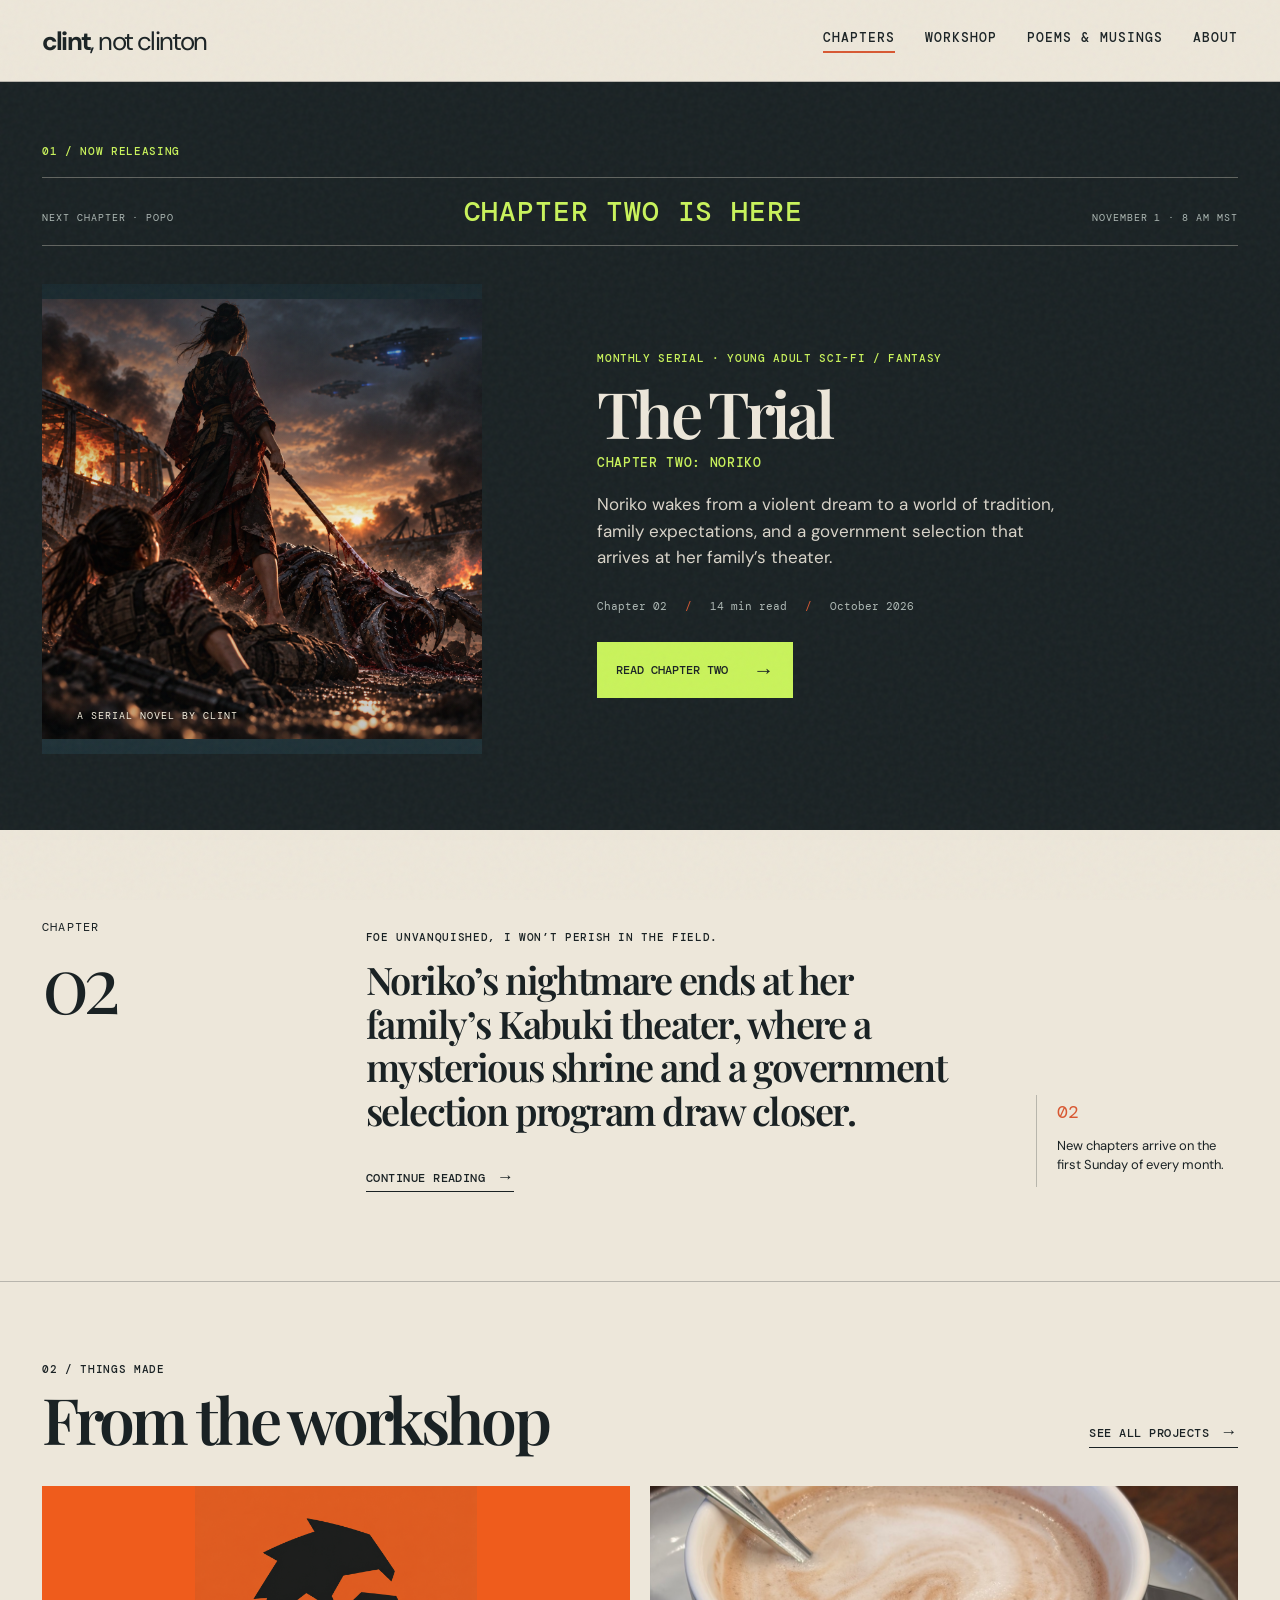
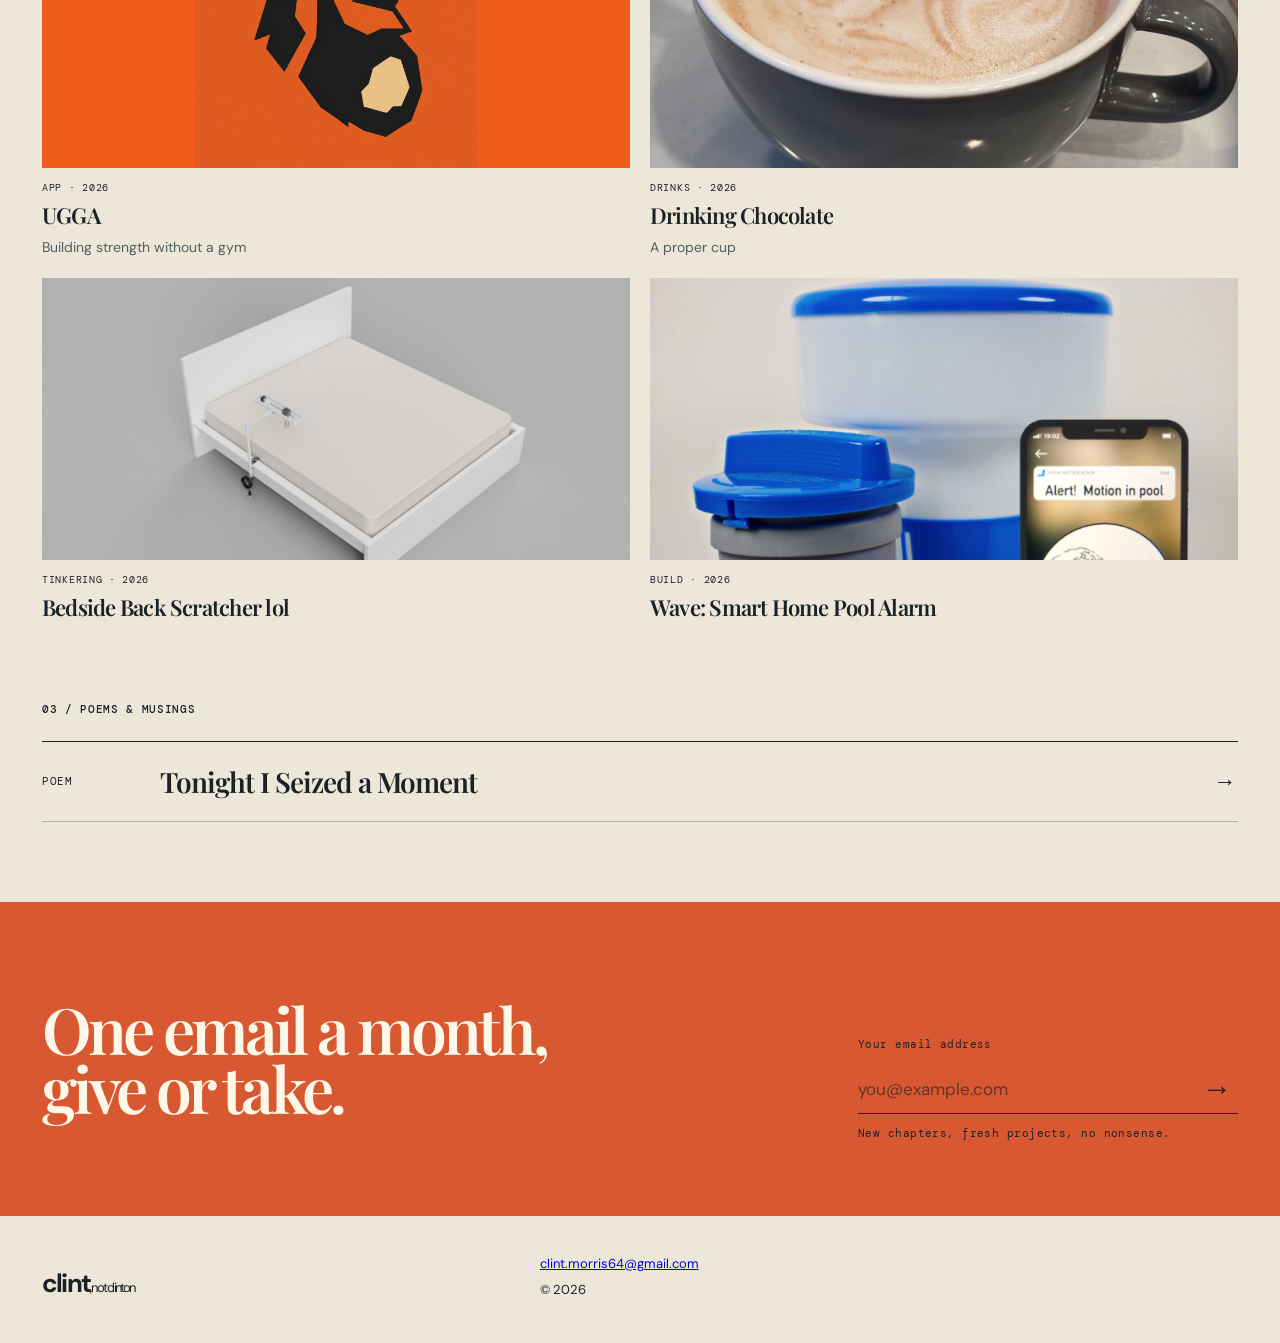
==== outputs/index.html @ 0f211cb5 "Add Noriko artwork to Chapter Two feature" ====
<!doctype html>
<html lang="en">
  <head>
    <!-- Google tag (gtag.js) -->
    <script async src="https://www.googletagmanager.com/gtag/js?id=G-DGFQCJ4CBD"></script>
    <script>
      window.dataLayer = window.dataLayer || [];
      function gtag(){dataLayer.push(arguments);}
      gtag('js', new Date());
      gtag('config', 'G-DGFQCJ4CBD');
    </script>
    <meta charset="UTF-8" />
    <meta name="viewport" content="width=device-width, initial-scale=1.0" />
    <meta name="description" content="Earth has belonged to the alien Vorarae for generations—but every year they're given one impossible chance: win the Trial, or remain beneath their rule." />
    <meta property="og:title" content="Monthly Serial Novel: The Trial" />
    <meta property="og:description" content="Earth has belonged to the alien Vorarae for generations—but every year they're given one impossible chance: win the Trial, or remain beneath their rule." />
    <meta property="og:image" content="https://www.clintnotclinton.com/images/chapter-two-noriko.png" />
    <meta property="og:image:alt" content="Noriko stands among the ruins as alien craft cross a burning sky" />
    <meta property="og:url" content="https://www.clintnotclinton.com/" />
    <meta property="og:type" content="website" />
    <meta property="og:site_name" content="Clint, not Clinton" />
    <meta name="twitter:card" content="summary_large_image" />
    <meta name="twitter:title" content="Monthly Serial Novel: The Trial" />
    <meta name="twitter:description" content="Earth has belonged to the alien Vorarae for generations—but every year they're given one impossible chance: win the Trial, or remain beneath their rule." />
    <meta name="twitter:image" content="https://www.clintnotclinton.com/images/chapter-two-noriko.png" />
    <meta name="theme-color" content="#ede7da" />
    <meta name="apple-mobile-web-app-capable" content="yes" />
    <meta name="apple-mobile-web-app-title" content="Clint, not Clinton" />
    <link rel="icon" href="images/orbital-mark.svg" type="image/svg+xml" />
    <link rel="apple-touch-icon" href="images/orbital-mark.png" />
    <link rel="manifest" href="site.webmanifest" />
    <title>Monthly Serial Novel: The Trial</title>
    <link rel="preconnect" href="https://fonts.googleapis.com" />
    <link rel="preconnect" href="https://fonts.gstatic.com" crossorigin />
    <link href="https://fonts.googleapis.com/css2?family=DM+Mono:wght@400;500&family=DM+Sans:opsz,wght@9..40,400;9..40,500;9..40,700&family=Playfair+Display:ital,wght@0,600;0,700;1,600&display=swap" rel="stylesheet" />
    <link rel="stylesheet" href="styles.css" />
    <link rel="stylesheet" href="card-overrides.css" />
  </head>
  <body>
    <div class="grain" aria-hidden="true"></div>
    <header class="site-header">
      <a class="wordmark" href="#top">clint<span>, not clinton</span></a>
      <button class="menu-toggle" aria-label="Open menu" aria-expanded="false">Menu <i></i></button>
      <nav aria-label="Main navigation">
        <a class="active" href="chapters/index.html">Chapters</a>
        <a href="#work">Workshop</a>
        <a href="#notes">Poems &amp; musings</a>
        <a href="#about">About</a>
      </nav>
    </header>

    <main id="top">
      <section class="release" id="fiction" aria-labelledby="release-title">
        <div class="section-label">01 / Now releasing</div>
        <div class="release-countdown" aria-label="Countdown to Chapter Three release">
          <span>Next chapter · Popo</span>
          <strong data-release-countdown="2026-11-01T08:00:00-07:00">Loading countdown…</strong>
          <small>November 1 · 8 AM MST</small>
        </div>
        <div class="release-grid">
          <a class="cover-art" href="chapters/noriko.html" aria-label="Read Chapter Two: Noriko">
            <img src="images/chapter-two-noriko.png" alt="Noriko stands among the ruins as alien craft cross a burning sky" />
            <small>A SERIAL NOVEL BY CLINT</small>
          </a>
          <article class="release-copy">
            <p class="kicker">Monthly serial · Young adult sci-fi / fantasy</p>
            <h2 id="release-title">The Trial</h2>
            <p class="release-chapter">Chapter Two: Noriko</p>
            <p class="lede">Noriko wakes from a violent dream to a world of tradition, family expectations, and a government selection that arrives at her family’s theater.</p>
            <div class="chapter-meta"><span>Chapter 02</span><span>14 min read</span><span>October 2026</span></div>
            <a href="chapters/noriko.html" class="button">Read Chapter Two <span>→</span></a>
          </article>
        </div>
      </section>

      <section class="chapter" id="chapter">
        <div class="chapter-number">CHAPTER <strong>02</strong></div>
        <div class="chapter-excerpt">
          <p class="kicker">Foe unvanquished, I won’t perish in the field.</p>
          <p class="opening">Noriko’s nightmare ends at her family’s Kabuki theater, where a mysterious shrine and a government selection program draw closer.</p>
          <a class="text-link" href="chapters/noriko.html">Continue reading <b>→</b></a>
        </div>
        <aside class="chapter-note"><span>02</span><p>New chapters arrive on the first Sunday of every month.</p></aside>
      </section>

      <section class="work" id="work" aria-labelledby="work-title">
        <div class="section-heading"><div><div class="section-label">02 / Things made</div><h2 id="work-title">From the workshop</h2></div><a class="text-link" href="projects/index.html">See all projects <b>→</b></a></div>
        <div class="project-grid">
          <article class="project project-four"><a class="project-link" href="projects/ugga.html" aria-label="Read about the UGGA app"><div class="project-image"><img src="images/ugga-app-symbol.png" alt="UGGA app symbol: a black gorilla face on an orange background" style="width: 100%; height: 100%; object-fit: contain; object-position: center; background: #ef5c1c;" /></div><div class="project-info"><p>APP · 2026</p><h3>UGGA</h3><p class="project-description">Building strength without a gym</p></div></a></article>
          <article class="project project-five"><a class="project-link" href="projects/drinking-chocolate.html" aria-label="Read the Drinking Chocolate recipe"><div class="project-image"><img src="images/drinking-chocolate-foam.jpg" alt="A cup of drinking chocolate topped with steamed milk foam" style="width: 100%; height: 100%; object-fit: cover; object-position: center 45%;" /></div><div class="project-info"><p>DRINKS · 2026</p><h3>Drinking Chocolate</h3><p class="project-description">A proper cup</p></div></a></article>
          <article class="project project-one"><a class="project-link" href="projects/bedside-back-scratcher.html"><div class="project-image"><img src="images/bedside-back-scratcher.png" alt="Bedside back scratcher mounted to a bed frame" style="width: 100%; height: 100%; object-fit: cover; object-position: center;" /></div><div class="project-info"><p>TINKERING · 2026</p><h3>Bedside Back Scratcher lol</h3></div></a></article>
          <article class="project project-two"><a class="project-link" href="projects/wave.html" aria-label="View Wave: Smart Home Pool Alarm"><div class="project-image"><img src="images/wave-pool-alarm.png" alt="Wave smart home pool alarm with a mobile motion alert" style="width: 100%; height: 100%; object-fit: cover; object-position: center;" /></div><div class="project-info"><p>BUILD · 2026</p><h3>Wave: Smart Home Pool Alarm</h3></div></a></article>
        </div>
      </section>

      <section class="notes" id="notes">
        <div class="section-label">03 / Poems &amp; musings</div>
        <div class="notes-list">
          <a href="poems/today-i-seized-a-moment.html"><span class="note-date">POEM</span><span>Tonight I Seized a Moment</span><b>→</b></a>
        </div>
      </section>

      <section class="subscribe" id="subscribe" aria-labelledby="subscribe-title">
        <div><h2 id="subscribe-title">One email a month,<br />give or take.</h2></div>
        <form id="subscribe-form" action="https://buttondown.com/api/emails/embed-subscribe/clintmorris64" method="post"><label for="email">Your email address</label><div class="email-row"><input id="email" name="email" type="email" required placeholder="you@example.com" /><input type="hidden" name="embed" value="1" /><button type="submit" aria-label="Subscribe">→</button></div><p class="form-note">New chapters, fresh projects, no nonsense.</p></form>
      </section>
    </main>

    <footer id="about"><a class="wordmark" href="#top">clint<span>, not clinton</span></a><div><a href="mailto:clint.morris64@gmail.com">clint.morris64@gmail.com</a><span>© 2026</span></div></footer>
    <script src="script.js?v=20261004"></script>
  </body>
</html>
---- outputs/styles.css ----
:root{--ink:#1a2224;--paper:#ede7da;--acid:#c9f35b;--rust:#d85832;--line:rgba(26,34,36,.25)}*{box-sizing:border-box}html{scroll-behavior:smooth}body{margin:0;background:var(--paper);color:var(--ink);font-family:"DM Sans",sans-serif}.grain{position:fixed;inset:0;pointer-events:none;z-index:5;opacity:.055;background-image:url("data:image/svg+xml,%3Csvg viewBox='0 0 180 180' xmlns='http://www.w3.org/2000/svg'%3E%3Cfilter id='n'%3E%3CfeTurbulence type='fractalNoise' baseFrequency='.95' numOctaves='2' stitchTiles='stitch'/%3E%3C/filter%3E%3Crect width='100%25' height='100%25' filter='url(%23n)' opacity='.7'/%3E%3C/svg%3E")}.site-header{height:82px;display:flex;align-items:center;justify-content:space-between;max-width:1280px;margin:auto;padding:0 42px;border-bottom:1px solid var(--line)}.wordmark{font:700 26px "DM Sans";letter-spacing:-1.8px;color:var(--ink);text-decoration:none}.wordmark span{font-weight:400}.site-header nav{display:flex;gap:30px}.site-header nav a{color:var(--ink);text-decoration:none;font:500 13px "DM Mono";text-transform:uppercase;letter-spacing:.08em}.site-header nav .active{border-bottom:2px solid var(--rust);padding-bottom:5px}.menu-toggle{display:none;background:none;border:0;font:500 12px "DM Mono";text-transform:uppercase;color:var(--ink)}.hero{max-width:1280px;margin:auto;padding:83px 42px 70px;position:relative;overflow:hidden}.eyebrow,.kicker,.section-label{font:500 11px "DM Mono";letter-spacing:.06em;text-transform:uppercase}.eyebrow{display:flex;align-items:center;gap:9px}.eyebrow span{display:inline-block;width:8px;height:8px;border-radius:50%;background:var(--rust)}.hero-layout{display:grid;grid-template-columns:1fr 280px;gap:50px;align-items:end}.hero h1{font:600 clamp(57px,8.6vw,124px)/.9 "Playfair Display";letter-spacing:-.065em;margin:44px 0 0}.hero h1 em,.subscribe h2 em{font-weight:600;color:var(--rust)}.hero-aside{padding-bottom:11px}.hero-aside p{font-size:16px;line-height:1.5;margin:0 0 25px}.text-link{color:var(--ink);font:500 12px "DM Mono";text-transform:uppercase;letter-spacing:.04em;text-decoration:none;border-bottom:1px solid var(--ink);padding-bottom:5px}.text-link b{font-size:17px;margin-left:4px}.orbital-mark{position:absolute;right:-44px;top:59px;width:192px;height:192px;border:1px solid var(--ink);border-radius:50%;font:11px "DM Mono";padding:68px 0 0 48px}.orbital-ring{position:absolute;width:130px;height:50px;border:1px solid var(--ink);border-radius:50%;left:28px;top:71px;transform:rotate(-28deg)}.orbital-dot{position:absolute;background:var(--rust);width:12px;height:12px;border-radius:50%;top:34px;left:62px}.release{background:var(--ink);color:var(--paper);padding:62px max(42px,calc((100vw - 1196px)/2)) 76px}.release .section-label{color:var(--acid);margin-bottom:38px}.release-grid{display:grid;grid-template-columns:minmax(270px,440px) 1fr;gap:clamp(45px,9vw,150px);align-items:center}.cover-art{height:470px;background:#243a41;position:relative;overflow:hidden;padding:35px;color:#f6f0df;font:600 35px/.9 "Playfair Display";letter-spacing:-.06em}.cover-art p{position:relative;z-index:2;margin:0}.cover-art p span{margin-left:38px}.cover-art small{position:absolute;bottom:32px;letter-spacing:.1em;font:10px "DM Mono";z-index:2}.sun{position:absolute;background:var(--acid);border-radius:50%;width:234px;height:234px;right:-40px;top:-70px;box-shadow:0 0 0 23px rgba(201,243,91,.12)}.planet{position:absolute;border-radius:50%;width:260px;height:260px;background:#d9663f;bottom:-117px;left:-65px}.ship{position:absolute;width:155px;height:2px;top:226px;left:159px;background:#f9eccd;transform:rotate(-25deg);box-shadow:0 0 14px #fff}.ship:after{content:"";position:absolute;right:0;top:-4px;border-left:19px solid #f9eccd;border-top:5px solid transparent;border-bottom:5px solid transparent}.cover-grid{position:absolute;inset:0;background:linear-gradient(90deg,transparent 49.8%,rgba(246,240,223,.24) 50%,transparent 50.2%),linear-gradient(0deg,transparent 49.8%,rgba(246,240,223,.24) 50%,transparent 50.2%);background-size:100% 82px,82px 100%;opacity:.35}.release-copy .kicker{color:var(--acid)}.release h2,.work h2,.subscribe h2{font:600 clamp(42px,5vw,74px)/.93 "Playfair Display";letter-spacing:-.06em;margin:18px 0 22px}.lede{max-width:480px;font-size:17px;line-height:1.55;color:#d9d4c9}.chapter-meta{display:flex;gap:18px;margin:29px 0;font:11px "DM Mono";color:#aeb9b5}.chapter-meta span+span:before{content:"/";margin-right:18px;color:var(--rust)}.button{display:inline-flex;align-items:center;gap:25px;padding:14px 19px;background:var(--acid);color:var(--ink);font:500 12px "DM Mono";text-transform:uppercase;text-decoration:none}.button span{font-size:21px}.chapter{max-width:1280px;margin:auto;padding:89px 42px 94px;border-bottom:1px solid var(--line);display:grid;grid-template-columns:1fr 2.2fr .7fr;gap:35px}.chapter-number{font:12px "DM Mono";letter-spacing:.1em}.chapter-number strong{font:400 79px/.8 "Playfair Display";letter-spacing:-.07em;display:block;margin-top:15px}.chapter-excerpt{max-width:600px}.chapter-excerpt .opening{font:600 clamp(25px,3vw,38px)/1.15 "Playfair Display";letter-spacing:-.04em;margin:14px 0 32px}.chapter-note{border-left:1px solid var(--line);padding:5px 0 0 20px;align-self:end}.chapter-note span{color:var(--rust);font:18px "DM Mono"}.chapter-note p{font-size:13px;line-height:1.4}.work{max-width:1280px;margin:auto;padding:80px 42px}.section-heading{display:flex;justify-content:space-between;align-items:end;margin-bottom:38px}.section-heading h2{margin:13px 0 0}.project-grid{display:grid;grid-template-columns:1.1fr 1fr 1fr;gap:20px}.project-image{height:282px;position:relative;overflow:hidden}.project-info p{font:10px "DM Mono";letter-spacing:.07em;margin:13px 0 6px}.project-info h3{font:600 22px "Playfair Display";letter-spacing:-.035em;margin:0}.project-one .project-image{background:#b2c4bc}.wire-sculpture{position:absolute;width:150px;height:235px;border:2px solid #202c32;border-radius:47% 53% 39% 61%;left:50%;top:34px;transform:translateX(-50%) rotate(18deg);box-shadow:37px -19px 0 -1px #b2c4bc,37px -19px 0 1px #202c32,19px 44px 0 -1px #b2c4bc,19px 44px 0 1px #202c32}.project-two .project-image{background:#d64f2d}.wood-block{width:150px;height:195px;position:absolute;left:35%;top:61px;background:#c79b6a;transform:rotate(-13deg);box-shadow:14px 17px 0 #9e6845}.wood-sun{position:absolute;width:73px;height:73px;border:5px solid var(--acid);border-radius:50%;top:45px;right:31px}.project-three .project-image{background:var(--acid);padding:27px}.project-three .project-image span{position:relative;font:600 44px/.75 "DM Mono";letter-spacing:-.1em}.zine-lines{position:absolute;left:0;right:0;bottom:32px;height:42px;background:repeating-linear-gradient(0deg,transparent 0 5px,var(--ink) 6px 8px,transparent 9px 13px);opacity:.85}.notes{max-width:1280px;margin:auto;padding:0 42px 80px}.notes .section-label{margin-bottom:25px}.notes-list{border-top:1px solid var(--ink)}.notes-list a{display:grid;grid-template-columns:100px 1fr 25px;gap:18px;align-items:center;border-bottom:1px solid var(--line);padding:21px 0;color:var(--ink);text-decoration:none;font:600 clamp(19px,2.3vw,28px) "Playfair Display";letter-spacing:-.035em}.note-date{font:11px "DM Mono";letter-spacing:.05em}.notes-list b{font:500 23px "DM Mono"}.subscribe{background:var(--rust);padding:76px max(42px,calc((100vw - 1196px)/2));display:grid;grid-template-columns:1fr 380px;gap:70px;align-items:end}.subscribe h2{color:#fff7e7;margin-top:21px}.subscribe label,.form-note{display:block;font:11px "DM Mono";letter-spacing:.04em}.email-row{display:flex;border-bottom:1px solid var(--ink);margin:14px 0 12px}.email-row input{flex:1;min-width:0;padding:13px 0;background:transparent;border:0;outline:0;font:17px "DM Sans";color:var(--ink)}.email-row input::placeholder{color:rgba(26,34,36,.64)}.email-row button{border:0;background:transparent;font-size:30px;cursor:pointer;color:var(--ink)}.form-note{margin:0}footer{max-width:1280px;margin:auto;padding:38px 42px 43px;display:grid;grid-template-columns:1.4fr 1fr 1fr;gap:30px;align-items:end}footer p,footer a,footer span{font-size:13px;line-height:1.5;margin:0}footer div{display:flex;flex-direction:column;gap:7px;align-items:start}.toast{position:fixed;right:23px;bottom:23px;background:var(--ink);color:var(--paper);padding:16px 20px;font:12px "DM Mono";transform:translateY(100px);opacity:0;transition:.3s;z-index:8}.toast.show{transform:translateY(0);opacity:1}@media(max-width:700px){.site-header{height:68px;padding:0 20px}.wordmark{font-size:22px}.site-header nav{display:none}.menu-toggle{display:block}.menu-toggle i{display:inline-block;width:13px;border-top:1px solid;margin-left:7px;vertical-align:middle}.site-header nav.open{display:flex;position:absolute;top:68px;left:0;right:0;z-index:6;background:var(--paper);padding:20px;flex-direction:column;gap:19px;border-bottom:1px solid var(--line)}.hero{padding:56px 20px 60px}.hero-layout{display:block}.hero h1{font-size:57px;margin-top:34px}.hero-aside{max-width:300px;margin-top:36px}.orbital-mark{width:120px;height:120px;right:-32px;top:45px;padding:42px 0 0 28px;font-size:8px}.orbital-ring{width:84px;height:30px;left:17px;top:44px}.orbital-dot{top:20px;left:40px;width:8px;height:8px}.release{padding:46px 20px 54px}.release-grid{grid-template-columns:1fr;gap:37px}.cover-art{height:380px}.release h2{font-size:54px}.chapter{padding:58px 20px;display:block}.chapter-number strong{font-size:60px}.chapter-excerpt{margin-top:42px}.chapter-note{margin-top:45px}.work{padding:57px 20px}.section-heading{display:block}.section-heading .text-link{display:inline-block;margin-top:20px}.project-grid{grid-template-columns:1fr;gap:34px}.project-image{height:270px}.notes{padding:0 20px 60px}.notes-list a{grid-template-columns:66px 1fr 18px;font-size:20px}.subscribe{padding:56px 20px;display:block}.subscribe form{margin-top:43px}footer{padding:30px 20px;display:flex;flex-direction:column;align-items:flex-start;gap:22px}}
---- outputs/card-overrides.css ----
.project-three .project-image {
  background: transparent;
  padding: 0;
}

.project-three .project-image img {
  display: block;
  position: absolute;
  inset: 0;
  width: 100% !important;
  height: 100% !important;
  object-fit: cover;
  object-position: center;
}

.cover-art {
  display: block;
  isolation: isolate;
  padding: 0;
  background: #243a41;
  text-decoration: none;
}

.cover-art > img {
  position: absolute;
  inset: 0;
  z-index: 0;
  width: 100%;
  height: 100%;
  object-fit: contain;
  object-position: center;
  transition: transform 500ms ease;
}

.cover-art::after {
  content: "";
  position: absolute;
  inset: 0;
  z-index: 1;
  background: linear-gradient(180deg, rgba(15, 23, 27, 0.5), transparent 56%, rgba(15, 23, 27, 0.28));
}

.cover-art p {
  margin: 35px;
}

.cover-art small {
  left: 35px;
}

.cover-art:hover > img,
.cover-art:focus-visible > img {
  transform: scale(1.03);
}

.project-info .project-description {
  margin: 8px 0 0;
  color: #52605c;
  font: 400 14px/1.4 "DM Sans";
  letter-spacing: 0;
}

.project-link {
  display: block;
  color: inherit;
  text-decoration: none;
}

.project-link .project-image img {
  transition: transform 350ms ease;
}

.project-link:hover .project-image img,
.project-link:focus-visible .project-image img {
  transform: scale(1.03);
}

.project-link:focus-visible {
  outline: 2px solid var(--rust);
  outline-offset: 5px;
}

.release-chapter {
  margin: -10px 0 20px;
  color: var(--acid);
  font: 500 13px "DM Mono", monospace;
  letter-spacing: .05em;
  text-transform: uppercase;
}

.release-countdown {
  display: grid;
  grid-template-columns: auto 1fr auto;
  align-items: baseline;
  gap: 20px;
  margin: -19px 0 38px;
  padding: 15px 0;
  border-top: 1px solid rgba(246, 240, 223, .32);
  border-bottom: 1px solid rgba(246, 240, 223, .32);
  color: var(--paper);
  font-family: "DM Mono", monospace;
  letter-spacing: .06em;
  text-transform: uppercase;
}

.release-countdown > span,
.release-countdown small {
  color: #aeb9b5;
  font-size: 10px;
}

.release-countdown strong {
  color: var(--acid);
  font-size: clamp(18px, 2.3vw, 28px);
  font-weight: 500;
  letter-spacing: .03em;
  text-align: center;
}

.orbital-mark {
  padding: 0;
}

.orbital-mark > span {
  position: absolute;
  top: 33px;
  left: 43px;
  line-height: 1.25;
}

.orbital-dot {
  top: 56px;
  left: 105px;
}

@media (min-width: 821px) {
  .project-grid {
    grid-template-columns: repeat(2, minmax(0, 1fr));
  }
}

@media (max-width: 700px) {
  .release-countdown {
    grid-template-columns: 1fr;
    gap: 7px;
    margin: -13px 0 31px;
  }

  .release-countdown strong {
    text-align: left;
  }

  .orbital-mark > span {
    top: 19px;
    left: 25px;
  }

  .orbital-dot {
    top: 36px;
    left: 67px;
  }
}
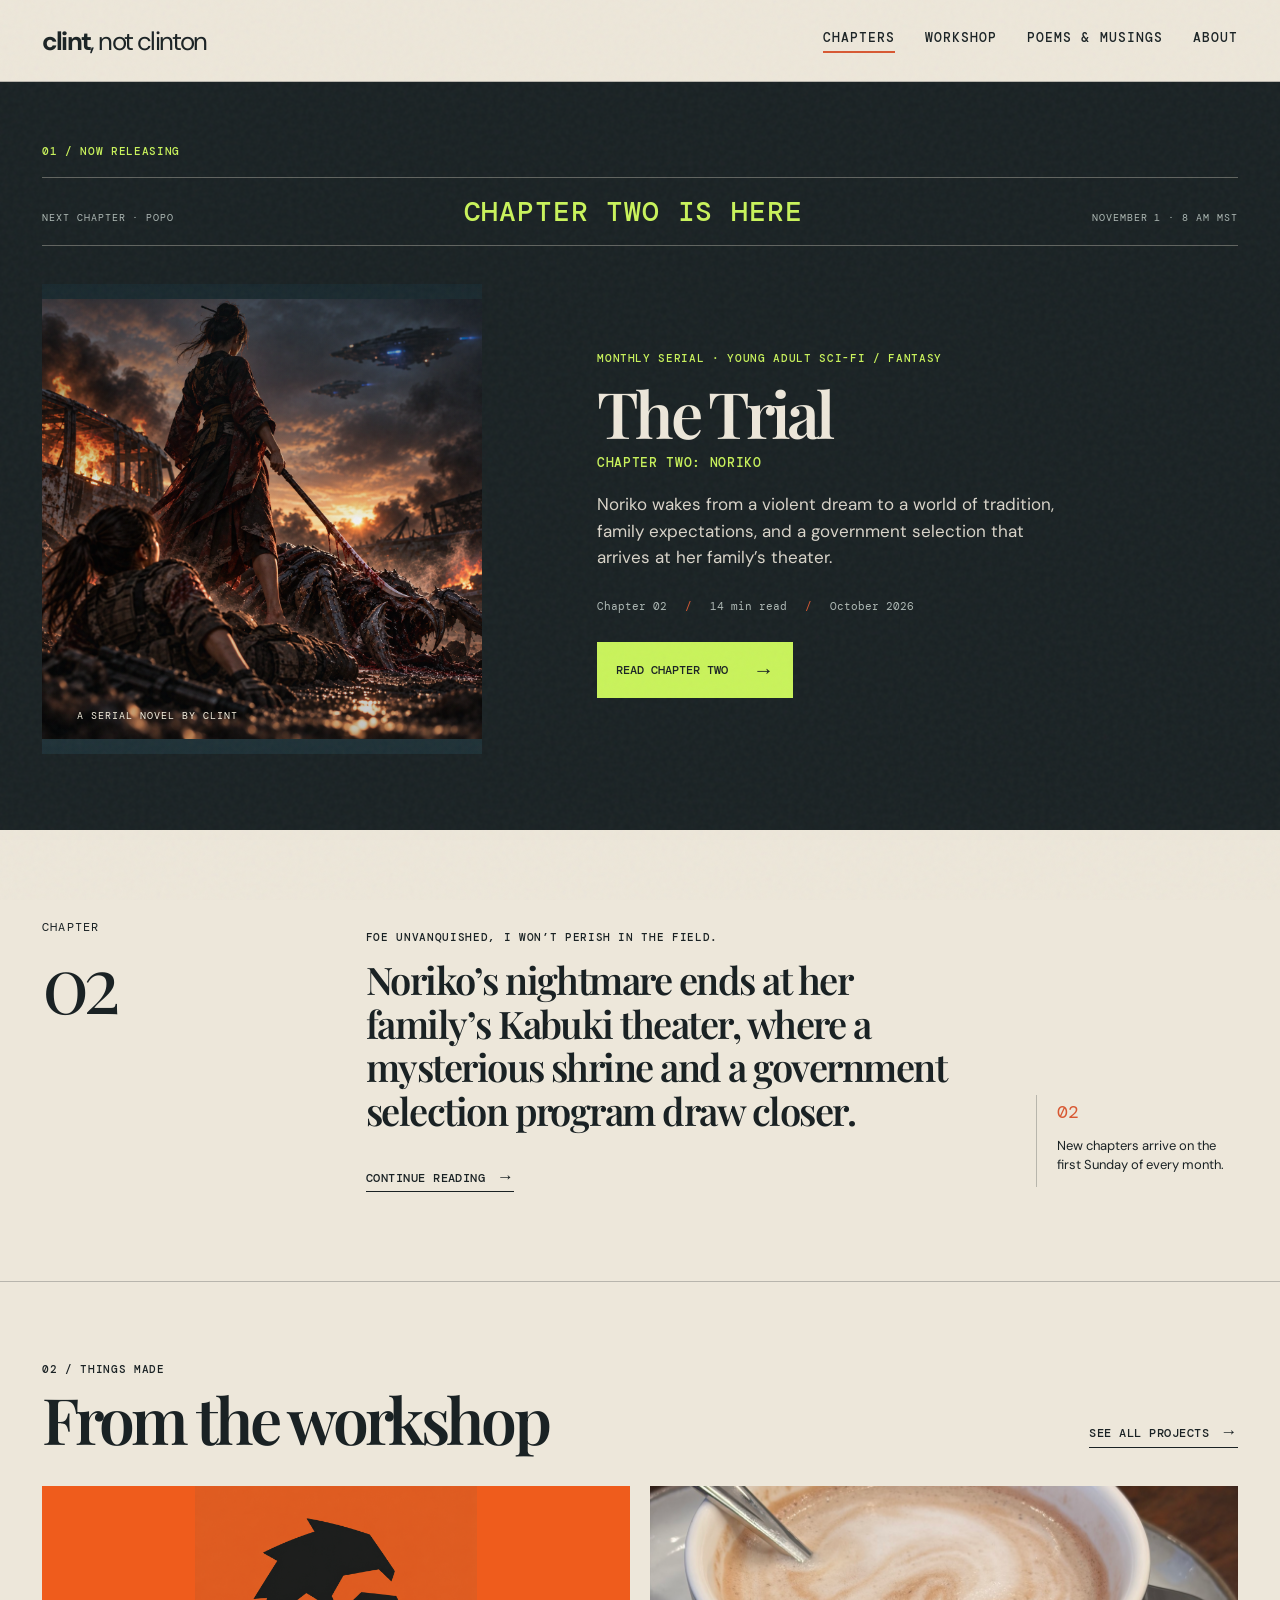
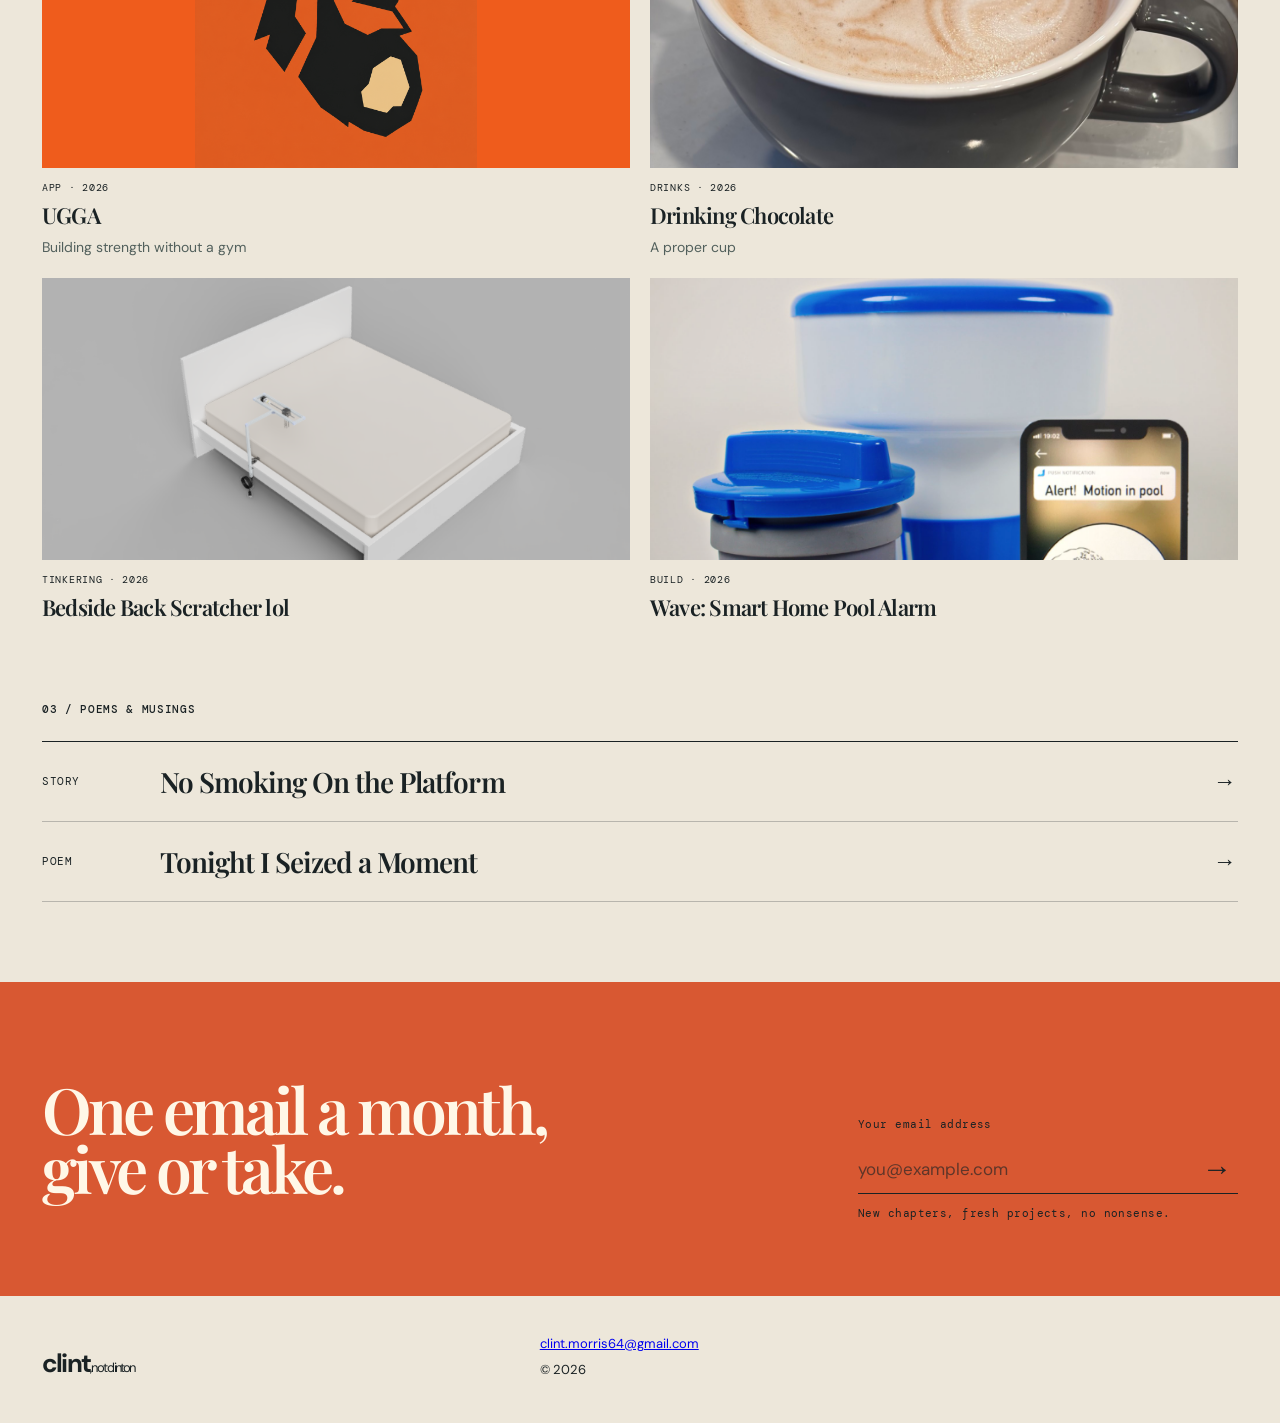
==== commit 3928f22e: "Add No Smoking On the Platform story" ====
--- a/outputs/index.html
+++ b/outputs/index.html
@@ -96,6 +96,7 @@
       <section class="notes" id="notes">
         <div class="section-label">03 / Poems &amp; musings</div>
         <div class="notes-list">
+          <a href="poems/no-smoking-on-the-platform.html"><span class="note-date">STORY</span><span>No Smoking On the Platform</span><b>→</b></a>
           <a href="poems/today-i-seized-a-moment.html"><span class="note-date">POEM</span><span>Tonight I Seized a Moment</span><b>→</b></a>
         </div>
       </section>
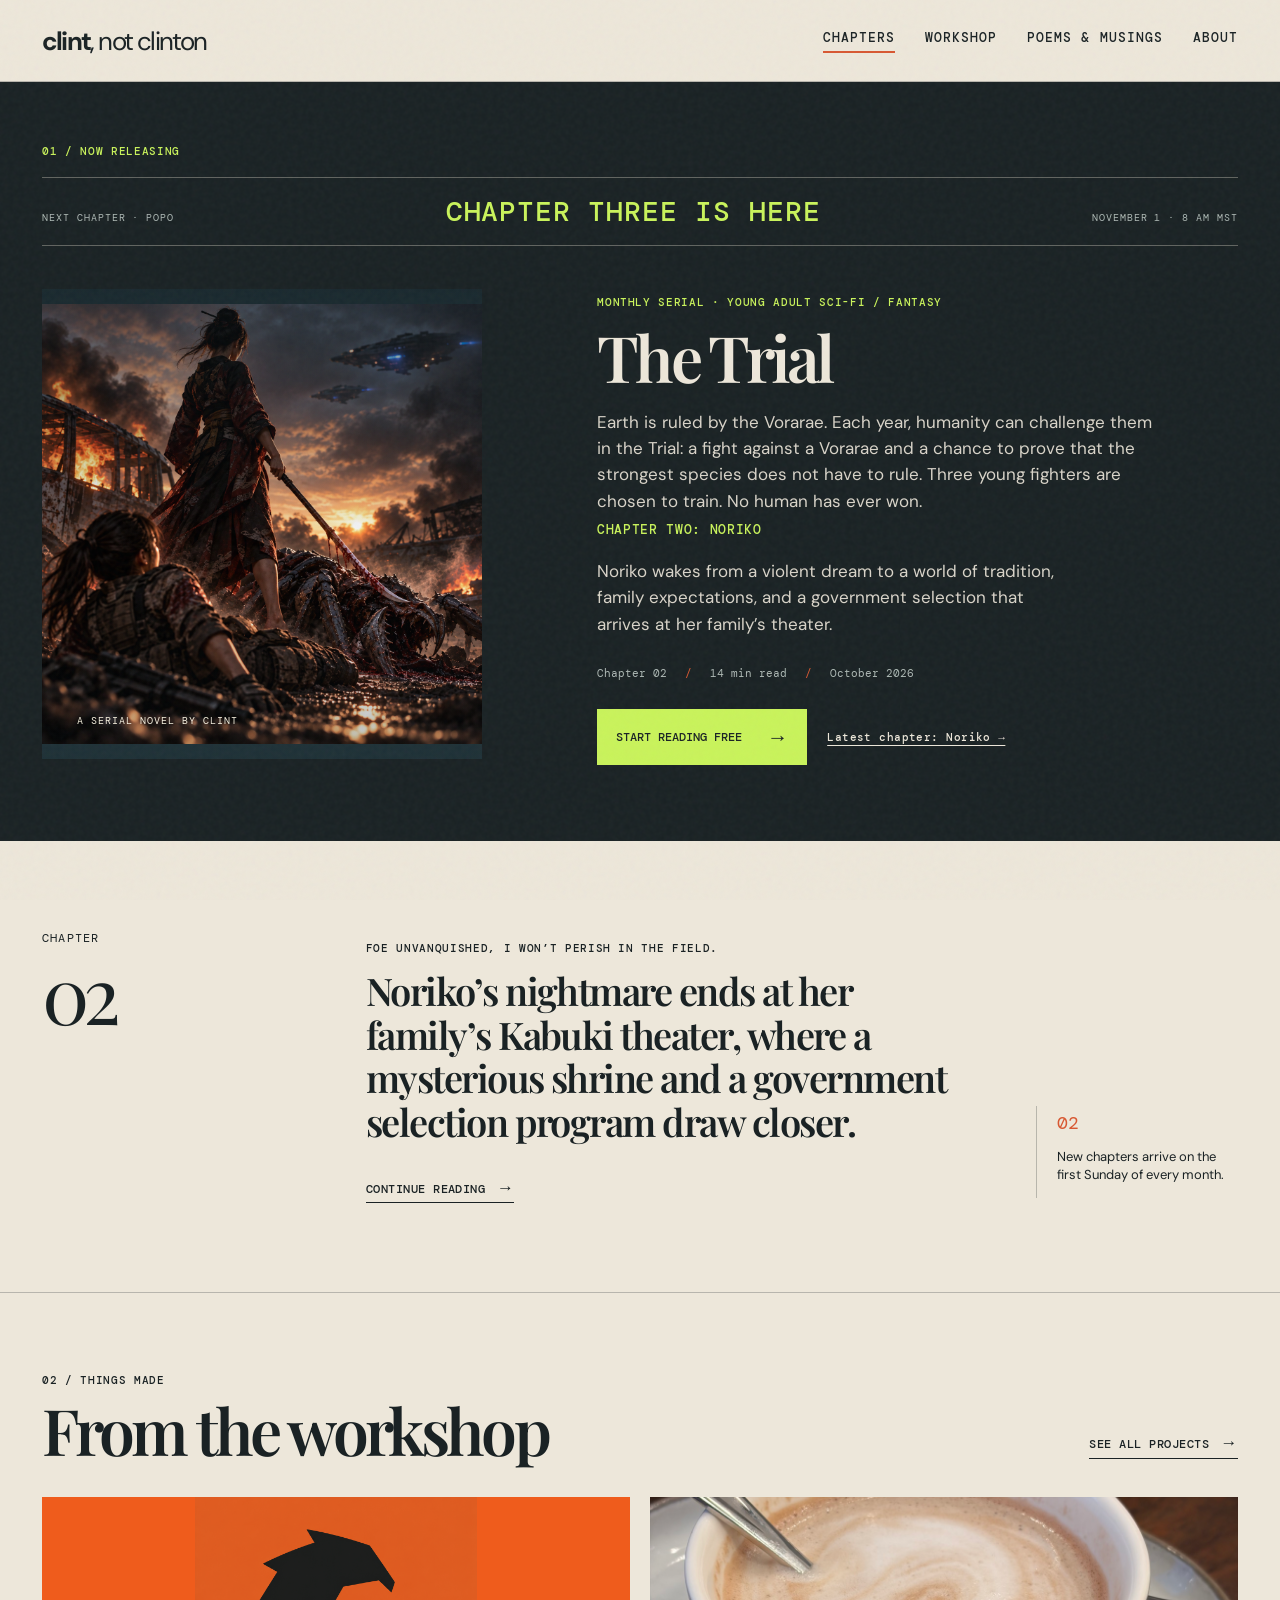
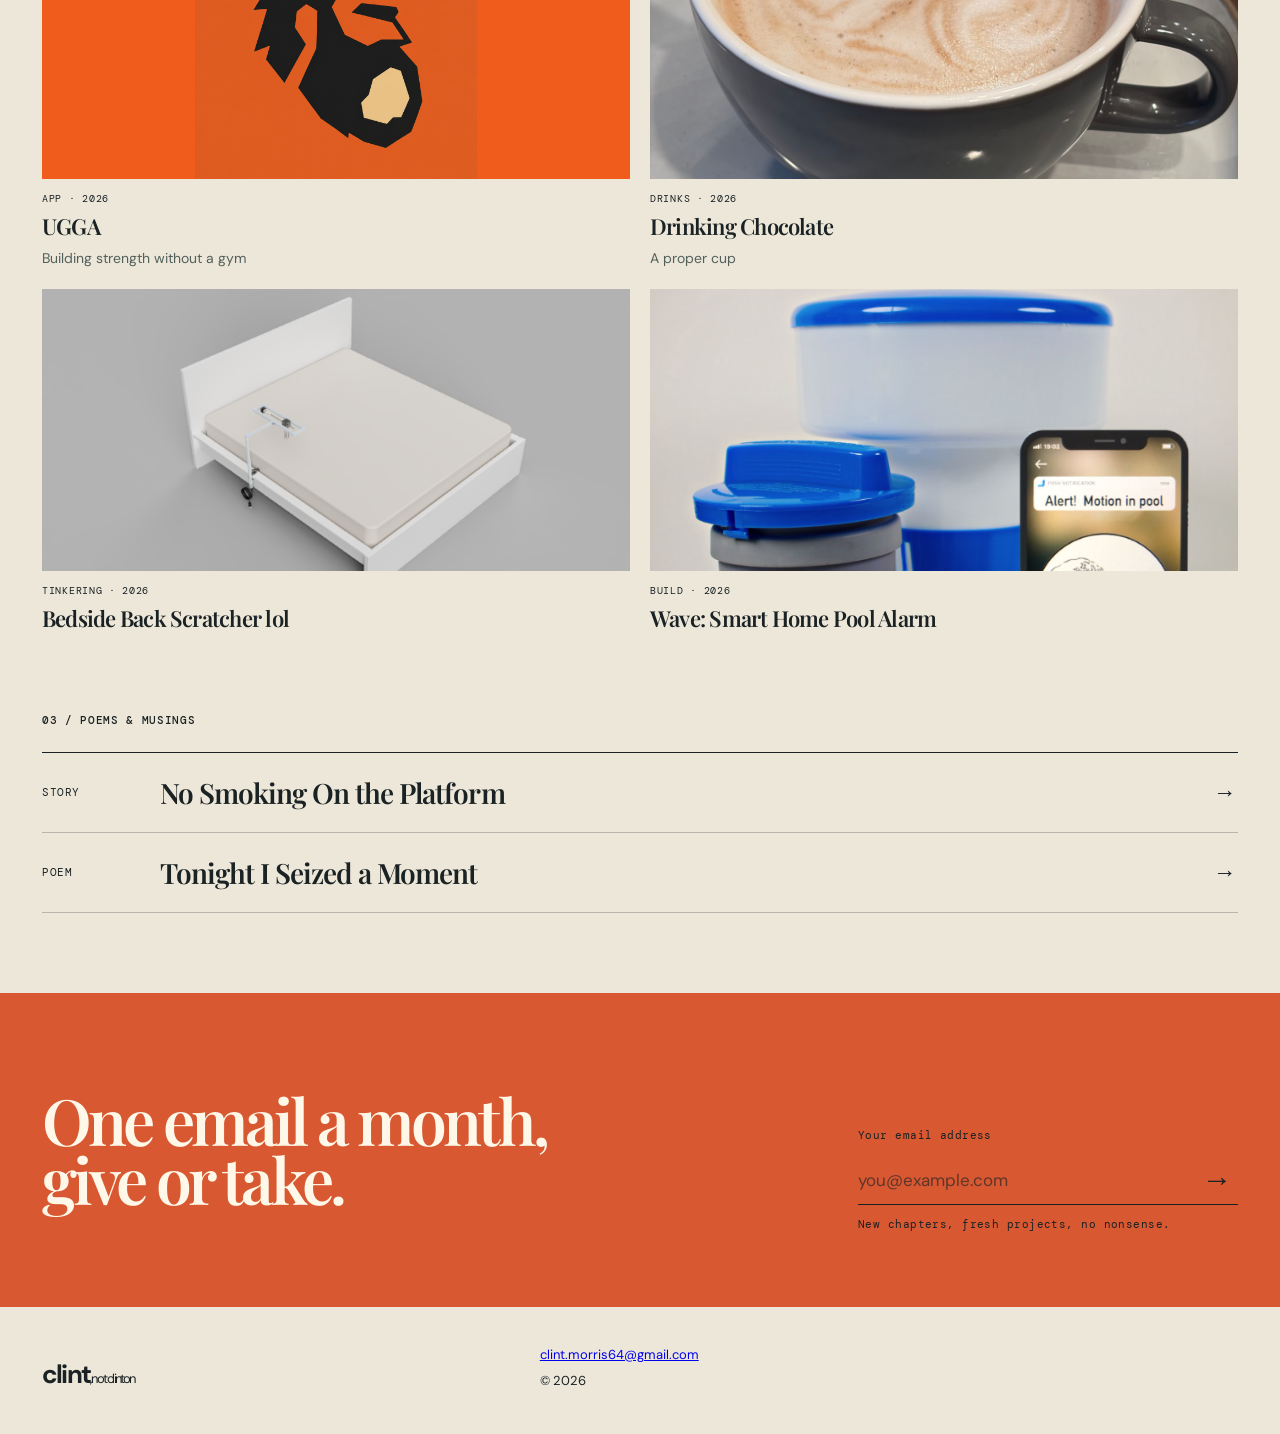
==== commit 47007378: "Improve Trial chapter discovery and navigation" ====
--- a/outputs/index.html
+++ b/outputs/index.html
@@ -34,9 +34,9 @@
     <link rel="preconnect" href="https://fonts.gstatic.com" crossorigin />
     <link href="https://fonts.googleapis.com/css2?family=DM+Mono:wght@400;500&family=DM+Sans:opsz,wght@9..40,400;9..40,500;9..40,700&family=Playfair+Display:ital,wght@0,600;0,700;1,600&display=swap" rel="stylesheet" />
     <link rel="stylesheet" href="styles.css" />
-    <link rel="stylesheet" href="card-overrides.css" />
+    <link rel="stylesheet" href="card-overrides.css?v=20261022" />
   </head>
-  <body>
+  <body data-analytics-page="novel-landing">
     <div class="grain" aria-hidden="true"></div>
     <header class="site-header">
       <a class="wordmark" href="#top">clint<span>, not clinton</span></a>
@@ -65,10 +65,12 @@
           <article class="release-copy">
             <p class="kicker">Monthly serial · Young adult sci-fi / fantasy</p>
             <h2 id="release-title">The Trial</h2>
+            <p class="lede series-premise">Earth is ruled by the Vorarae. Each year, humanity can challenge them in the Trial: a fight against a Vorarae and a chance to prove that the strongest species does not have to rule. Three young fighters are chosen to train. No human has ever won.</p>
             <p class="release-chapter">Chapter Two: Noriko</p>
             <p class="lede">Noriko wakes from a violent dream to a world of tradition, family expectations, and a government selection that arrives at her family’s theater.</p>
             <div class="chapter-meta"><span>Chapter 02</span><span>14 min read</span><span>October 2026</span></div>
-            <a href="chapters/noriko.html" class="button">Read Chapter Two <span>→</span></a>
+            <a href="chapters/cyrus.html" class="button" data-analytics-event="start_reading_click">Start Reading Free <span>→</span></a>
+            <a href="chapters/noriko.html" class="latest-chapter-link">Latest chapter: Noriko →</a>
           </article>
         </div>
       </section>
@@ -108,6 +110,6 @@
     </main>
 
     <footer id="about"><a class="wordmark" href="#top">clint<span>, not clinton</span></a><div><a href="mailto:clint.morris64@gmail.com">clint.morris64@gmail.com</a><span>© 2026</span></div></footer>
-    <script src="script.js?v=20261004"></script>
+    <script src="script.js?v=20261022"></script>
   </body>
 </html>
--- a/outputs/card-overrides.css
+++ b/outputs/card-overrides.css
@@ -160,3 +160,6 @@
     left: 67px;
   }
 }
+.series-premise { max-width: 560px; }
+.latest-chapter-link { display: inline-block; margin: 18px 0 0 16px; color: var(--paper); font: 500 11px "DM Mono", monospace; letter-spacing: .04em; text-decoration: underline; text-underline-offset: 4px; }
+@media (max-width: 700px) { .latest-chapter-link { margin: 18px 0 0; } }
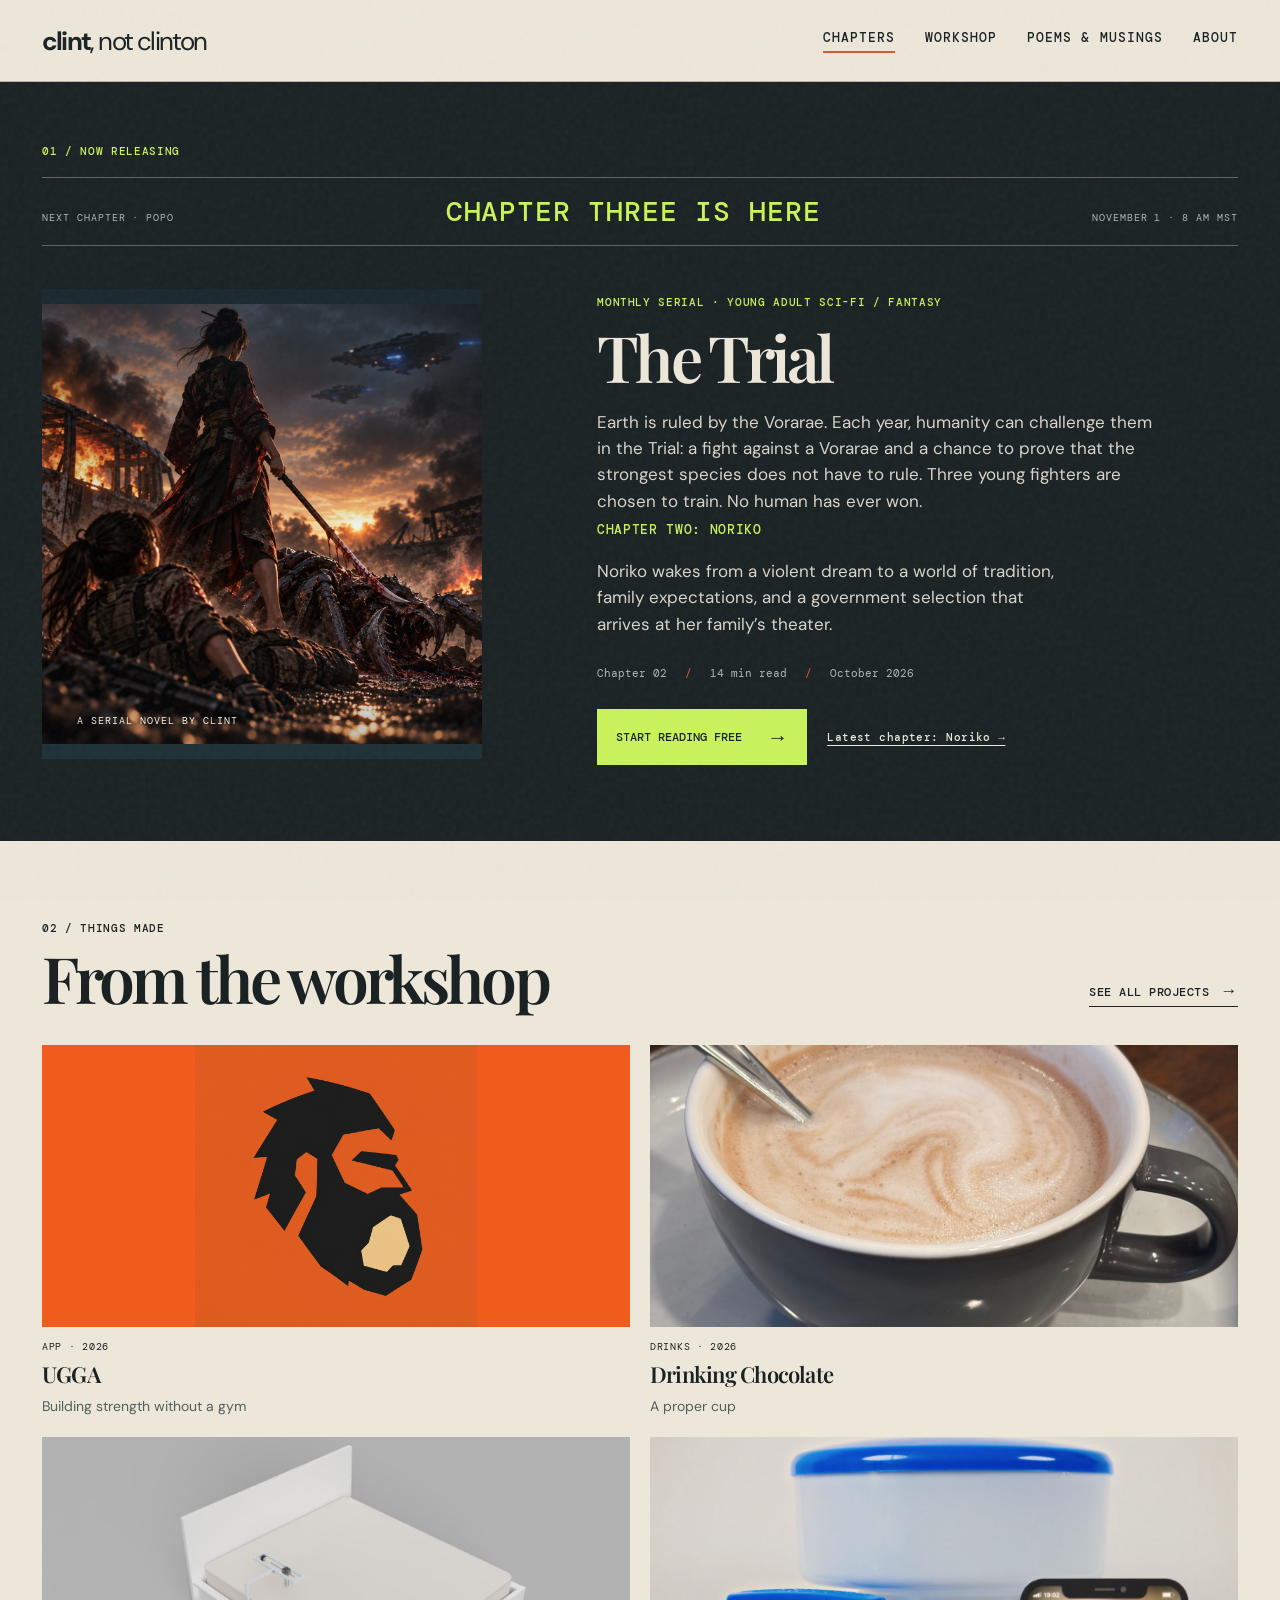
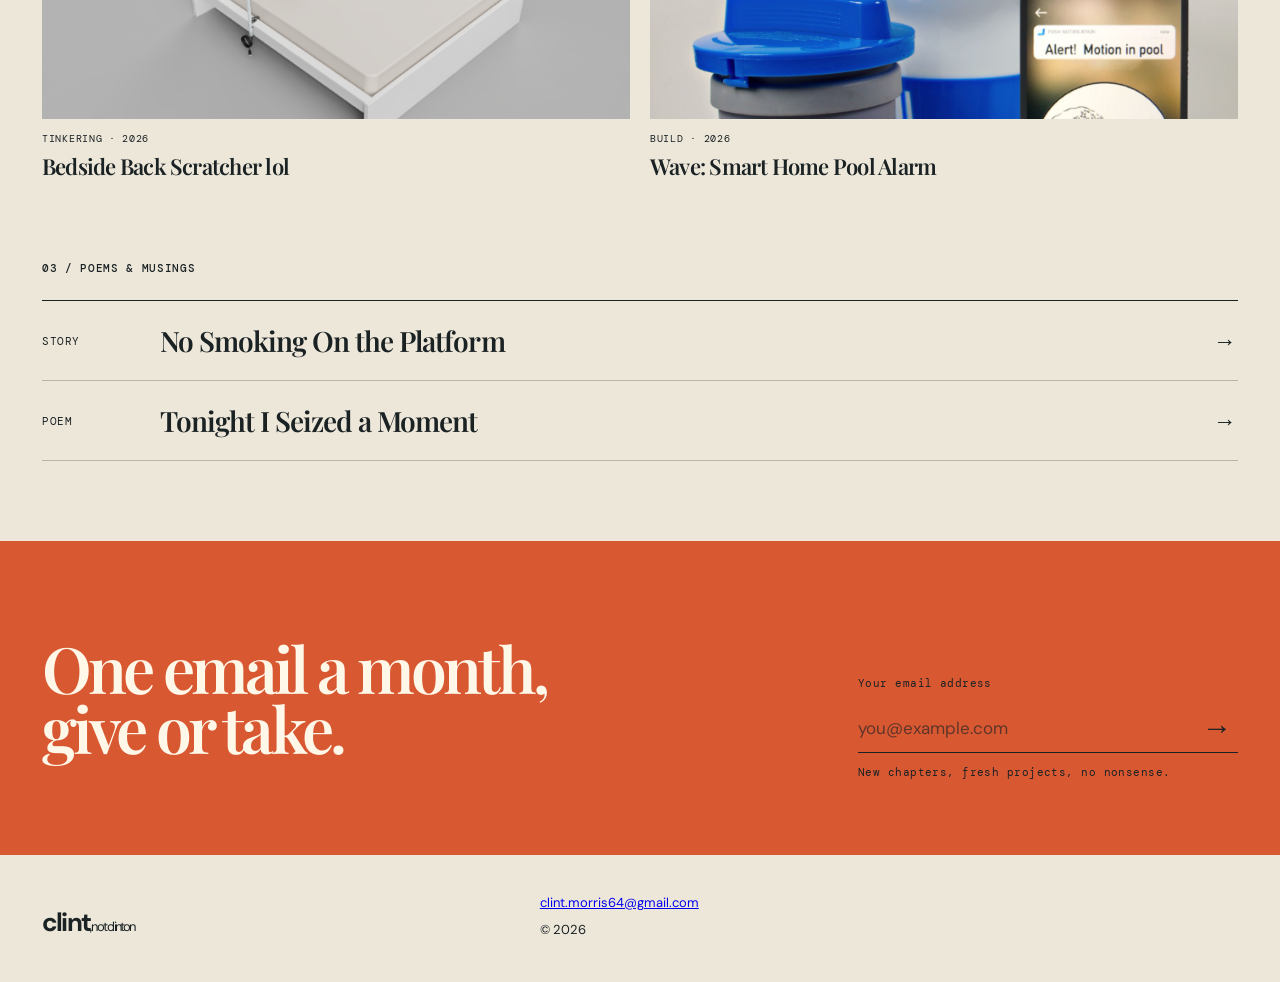
==== commit 63d69d31: "Remove duplicate chapter banner from homepage" ====
--- a/outputs/index.html
+++ b/outputs/index.html
@@ -75,16 +75,6 @@
         </div>
       </section>
 
-      <section class="chapter" id="chapter">
-        <div class="chapter-number">CHAPTER <strong>02</strong></div>
-        <div class="chapter-excerpt">
-          <p class="kicker">Foe unvanquished, I won’t perish in the field.</p>
-          <p class="opening">Noriko’s nightmare ends at her family’s Kabuki theater, where a mysterious shrine and a government selection program draw closer.</p>
-          <a class="text-link" href="chapters/noriko.html">Continue reading <b>→</b></a>
-        </div>
-        <aside class="chapter-note"><span>02</span><p>New chapters arrive on the first Sunday of every month.</p></aside>
-      </section>
-
       <section class="work" id="work" aria-labelledby="work-title">
         <div class="section-heading"><div><div class="section-label">02 / Things made</div><h2 id="work-title">From the workshop</h2></div><a class="text-link" href="projects/index.html">See all projects <b>→</b></a></div>
         <div class="project-grid">
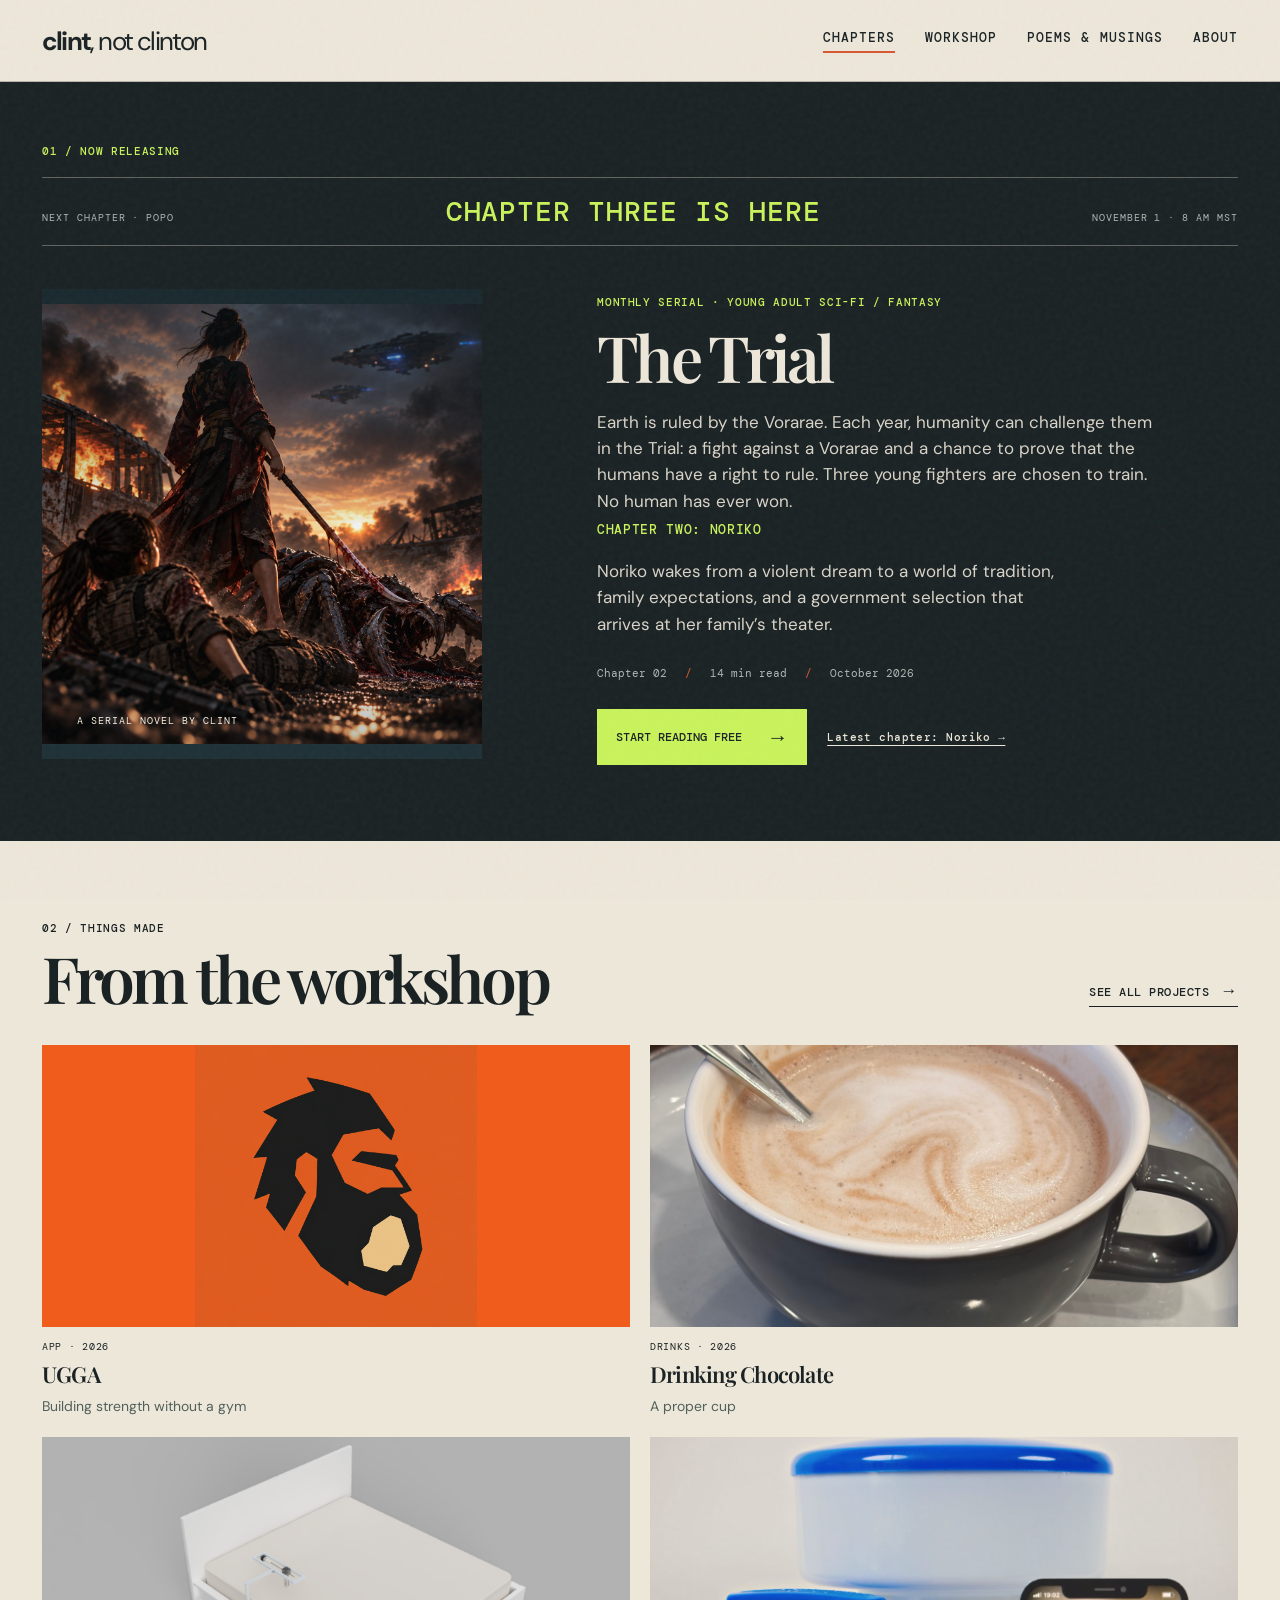
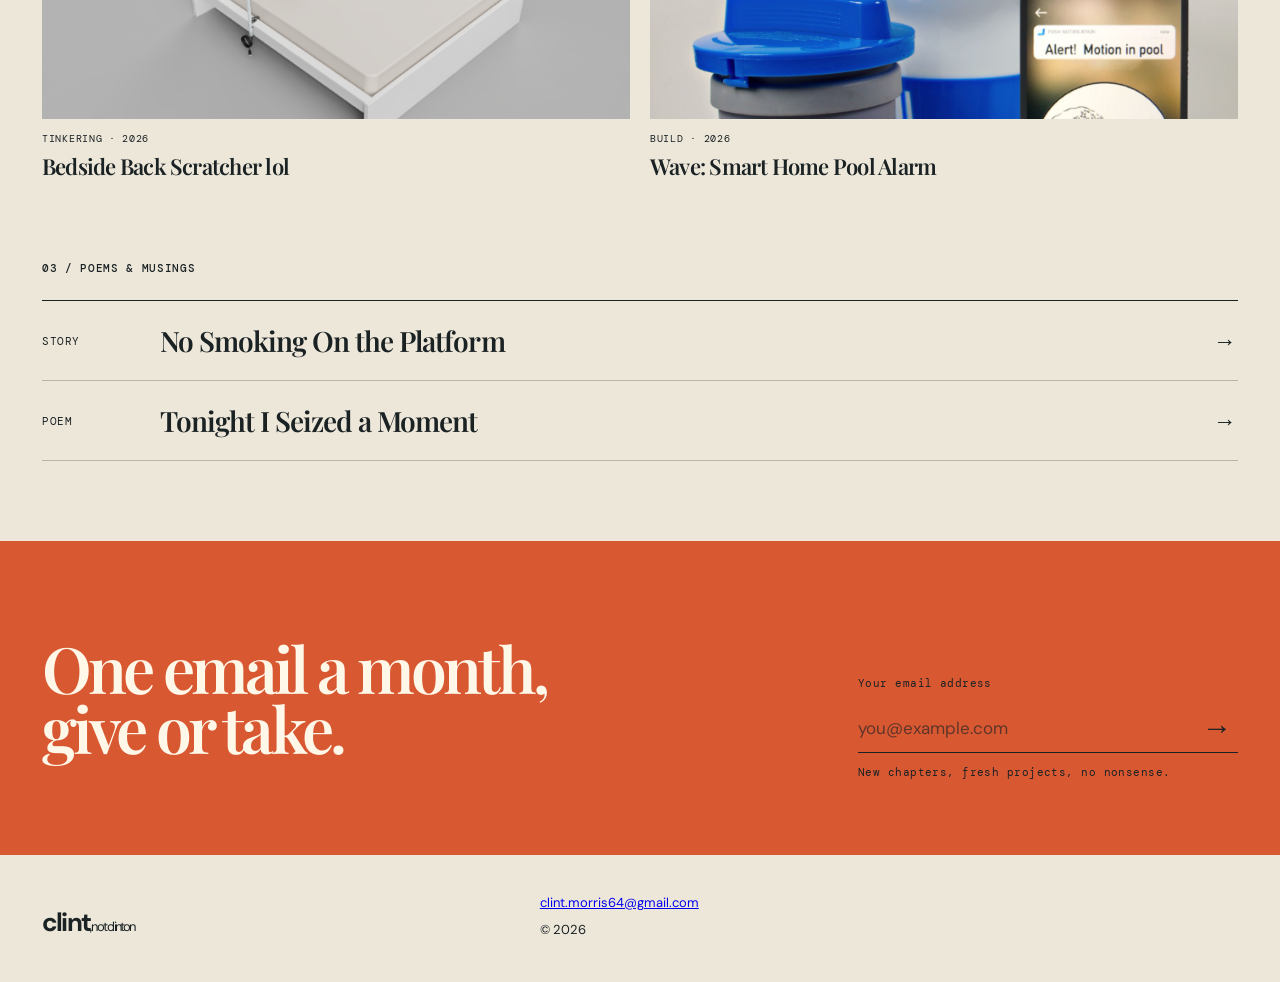
==== commit 51bd4d59: "Revise The Trial homepage summary" ====
--- a/outputs/index.html
+++ b/outputs/index.html
@@ -45,7 +45,7 @@
         <a class="active" href="chapters/index.html">Chapters</a>
         <a href="#work">Workshop</a>
         <a href="#notes">Poems &amp; musings</a>
-        <a href="#about">About</a>
+        <a href="about.html">About</a>
       </nav>
     </header>
 
@@ -65,7 +65,7 @@
           <article class="release-copy">
             <p class="kicker">Monthly serial · Young adult sci-fi / fantasy</p>
             <h2 id="release-title">The Trial</h2>
-            <p class="lede series-premise">Earth is ruled by the Vorarae. Each year, humanity can challenge them in the Trial: a fight against a Vorarae and a chance to prove that the strongest species does not have to rule. Three young fighters are chosen to train. No human has ever won.</p>
+            <p class="lede series-premise">Earth is ruled by the Vorarae. Each year, humanity can challenge them in the Trial: a fight against a Vorarae and a chance to prove that the humans have a right to rule. Three young fighters are chosen to train. No human has ever won.</p>
             <p class="release-chapter">Chapter Two: Noriko</p>
             <p class="lede">Noriko wakes from a violent dream to a world of tradition, family expectations, and a government selection that arrives at her family’s theater.</p>
             <div class="chapter-meta"><span>Chapter 02</span><span>14 min read</span><span>October 2026</span></div>
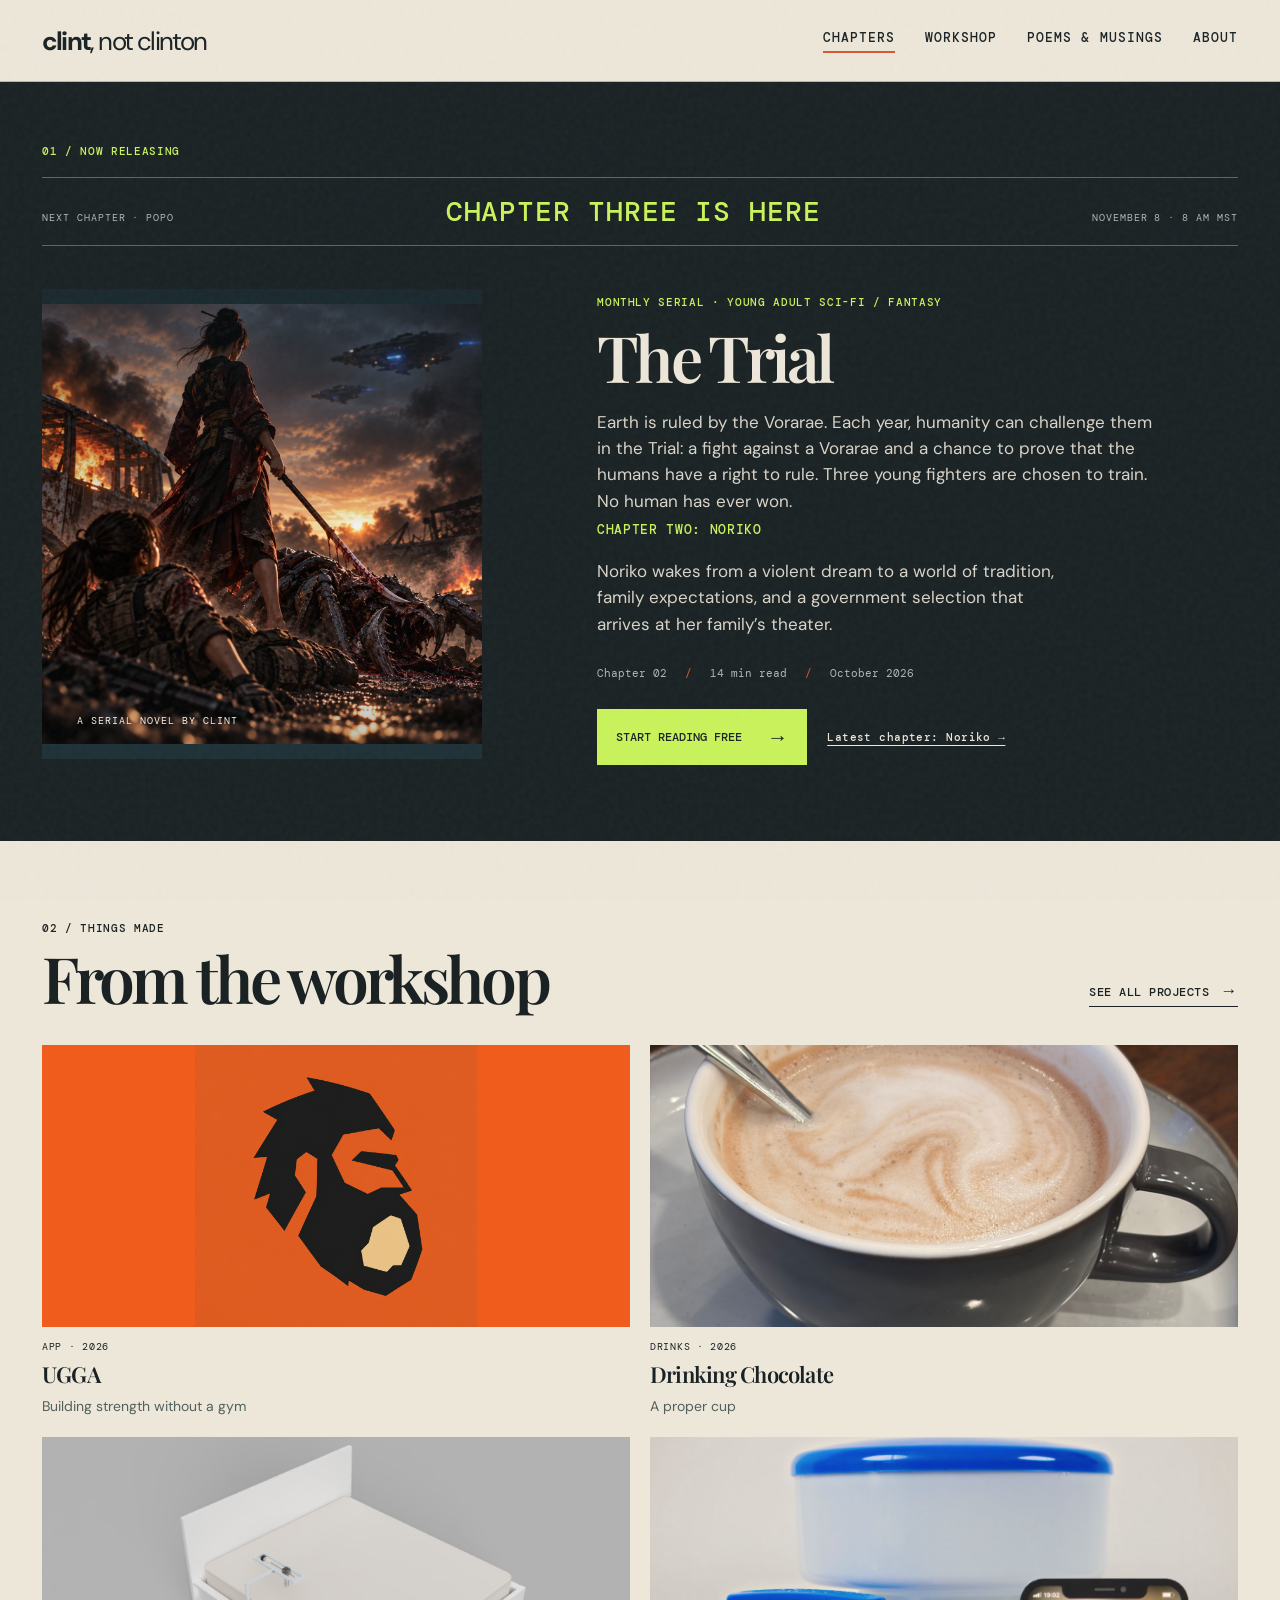
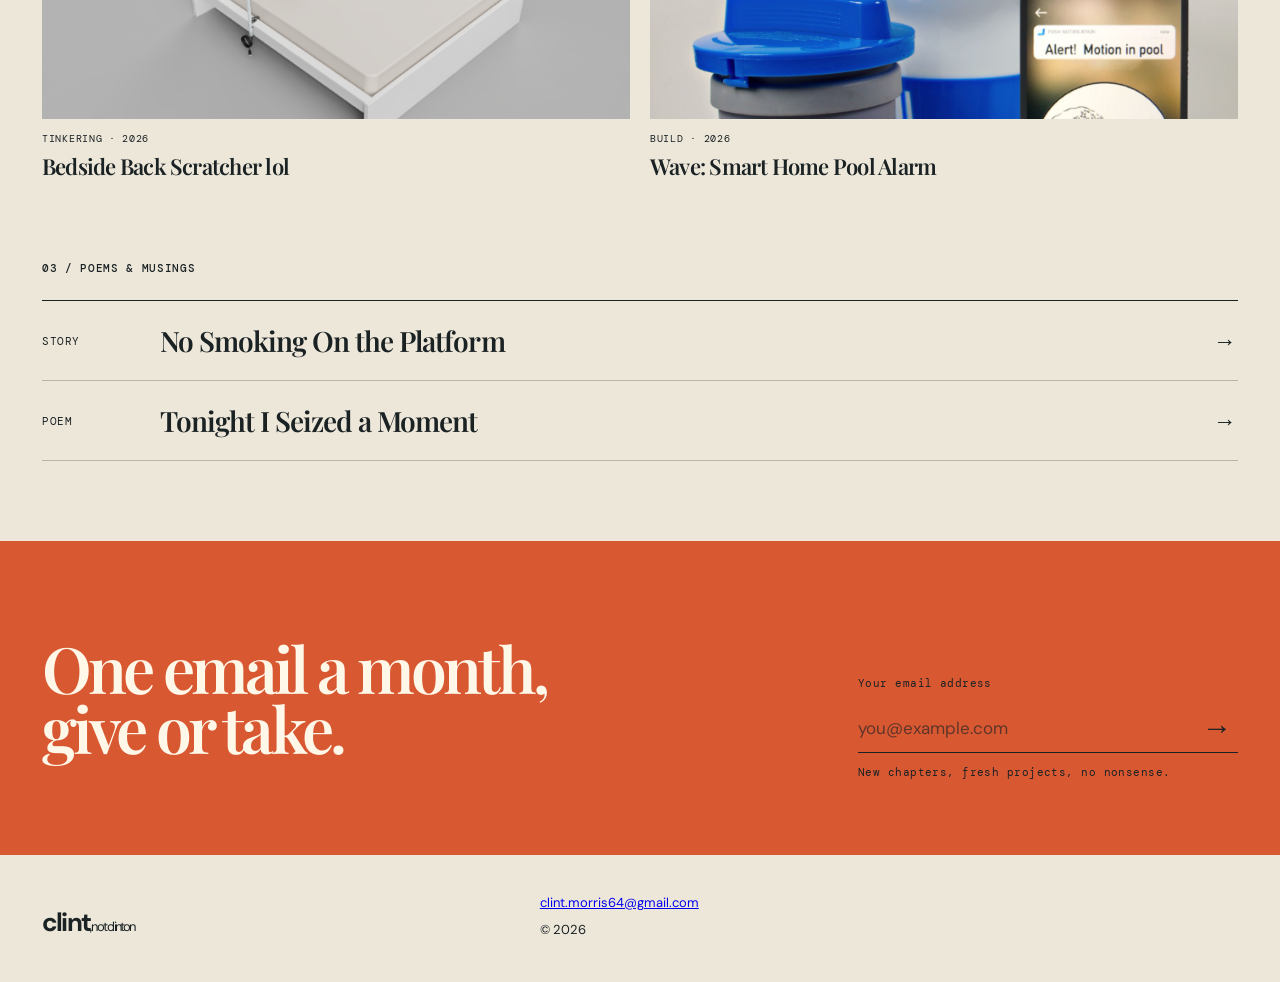
==== commit 5126bfb1: "Move Chapter Three release to November 8" ====
--- a/outputs/index.html
+++ b/outputs/index.html
@@ -54,8 +54,8 @@
         <div class="section-label">01 / Now releasing</div>
         <div class="release-countdown" aria-label="Countdown to Chapter Three release">
           <span>Next chapter · Popo</span>
-          <strong data-release-countdown="2026-11-01T08:00:00-07:00">Loading countdown…</strong>
-          <small>November 1 · 8 AM MST</small>
+          <strong data-release-countdown="2026-11-08T08:00:00-07:00">Loading countdown…</strong>
+          <small>November 8 · 8 AM MST</small>
         </div>
         <div class="release-grid">
           <a class="cover-art" href="chapters/noriko.html" aria-label="Read Chapter Two: Noriko">
@@ -100,6 +100,6 @@
     </main>
 
     <footer id="about"><a class="wordmark" href="#top">clint<span>, not clinton</span></a><div><a href="mailto:clint.morris64@gmail.com">clint.morris64@gmail.com</a><span>© 2026</span></div></footer>
-    <script src="script.js?v=20261022"></script>
+    <script src="script.js?v=20261101"></script>
   </body>
 </html>
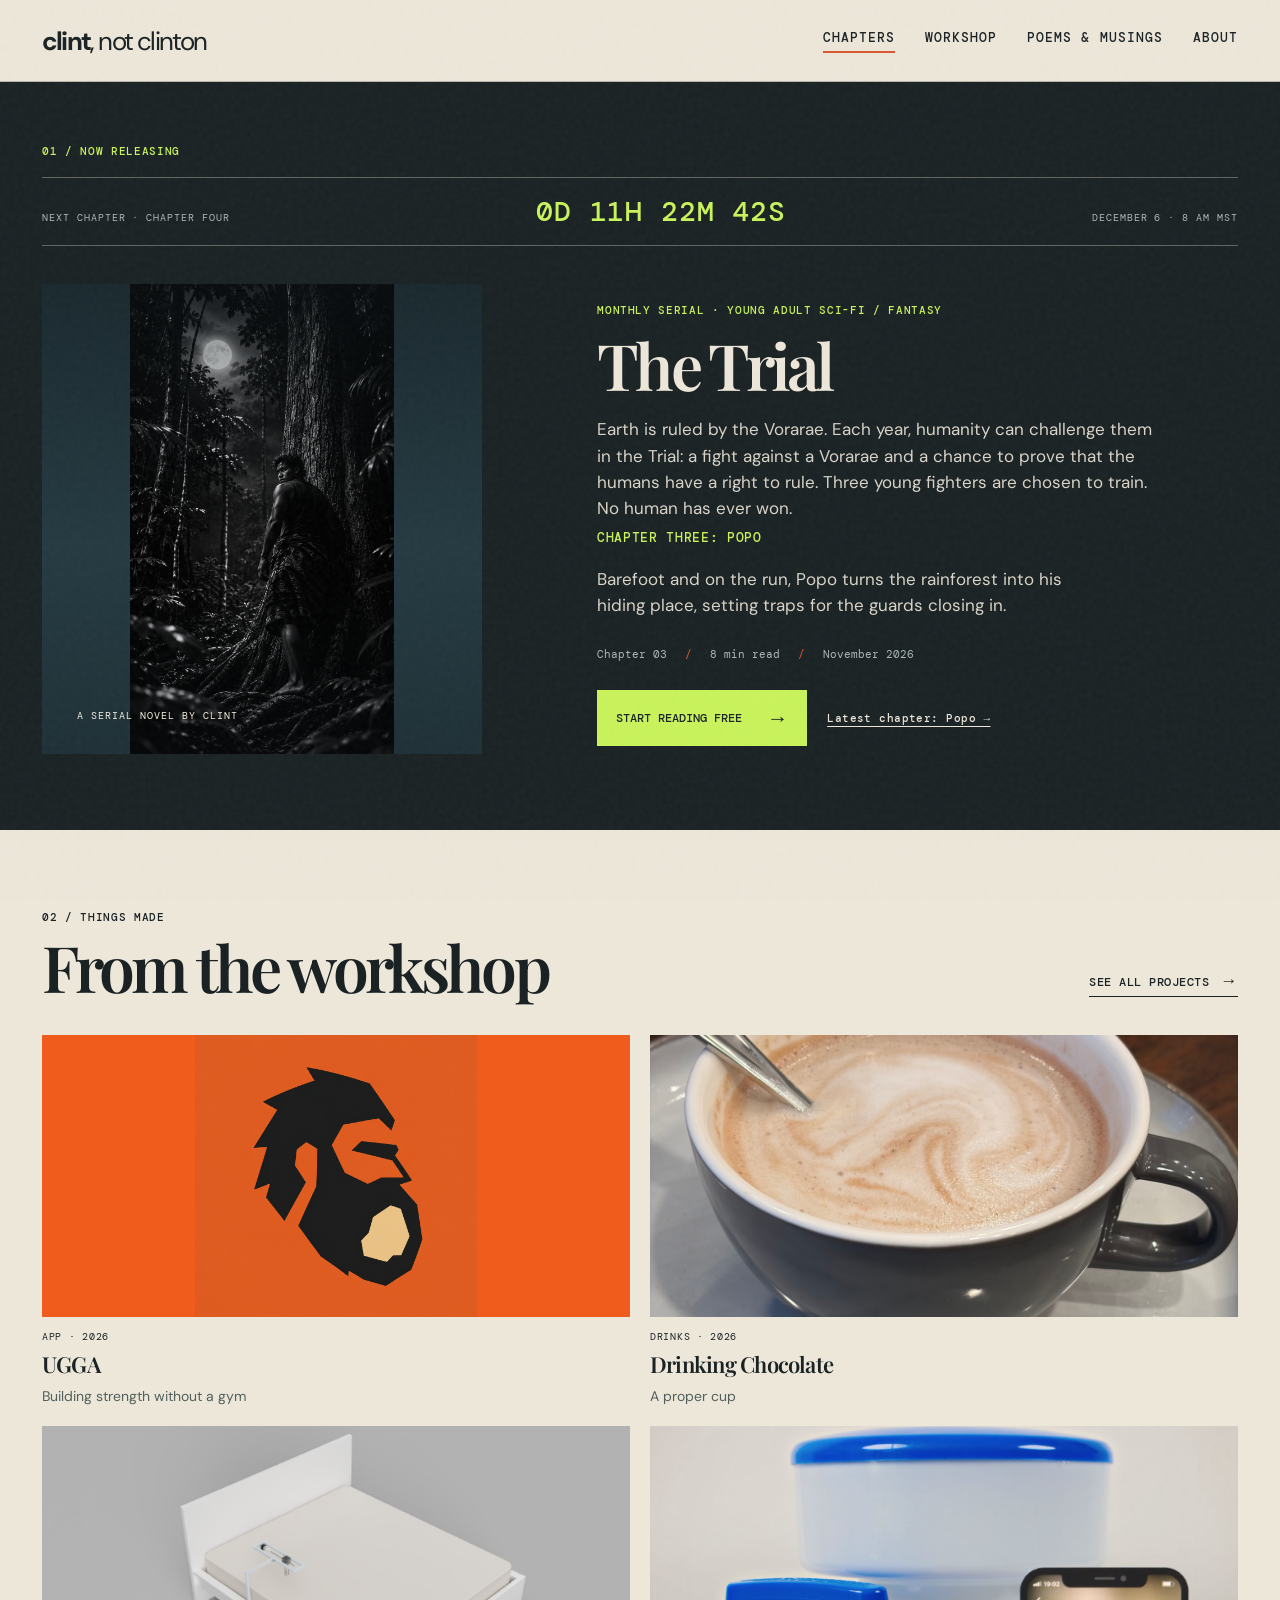
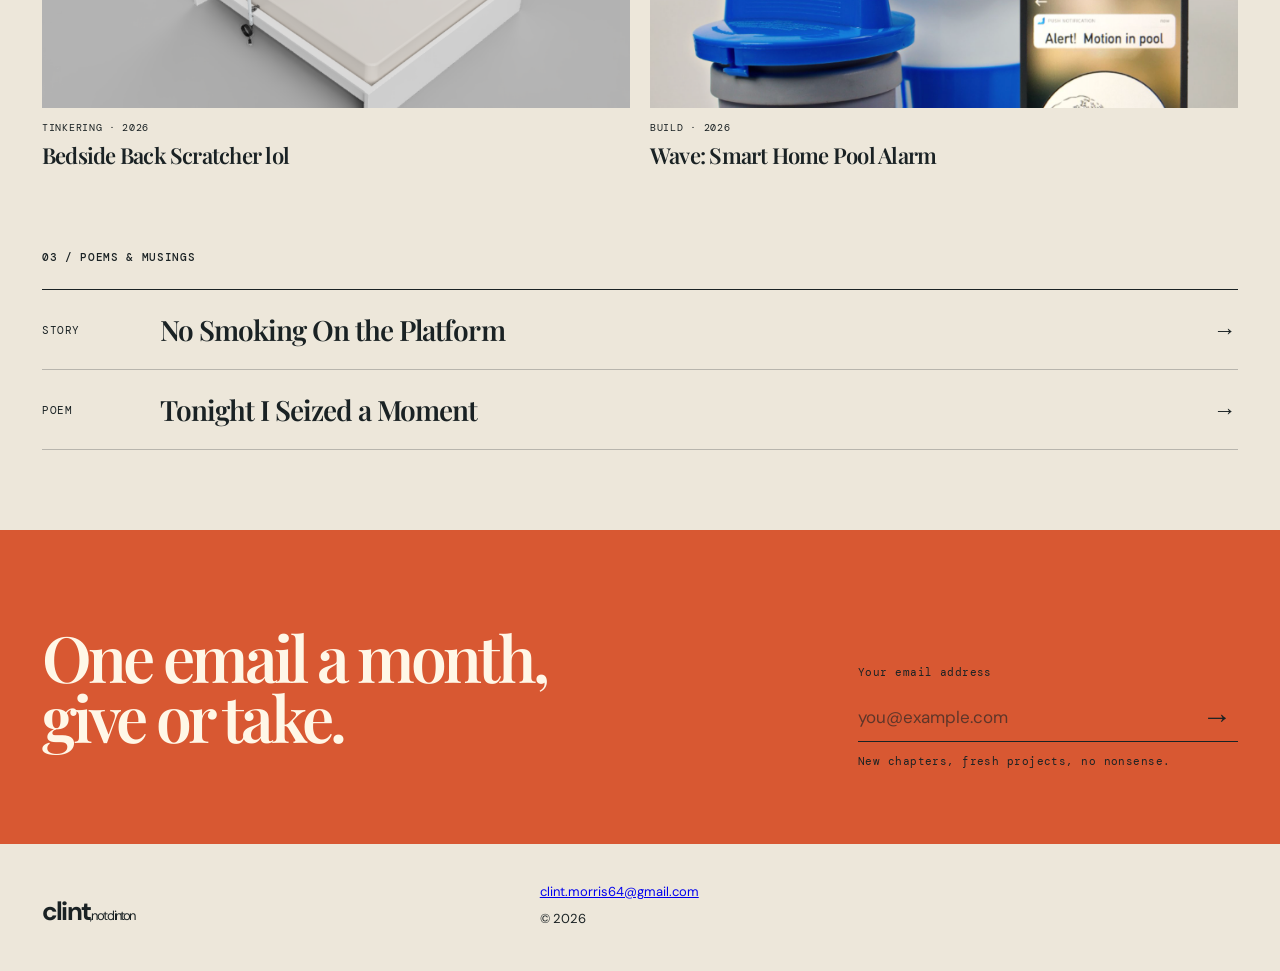
==== commit 915a98fb: "Publish Chapter Three: Popo" ====
--- a/outputs/index.html
+++ b/outputs/index.html
@@ -14,15 +14,15 @@
     <meta name="description" content="Earth has belonged to the alien Vorarae for generations—but every year they're given one impossible chance: win the Trial, or remain beneath their rule." />
     <meta property="og:title" content="Monthly Serial Novel: The Trial" />
     <meta property="og:description" content="Earth has belonged to the alien Vorarae for generations—but every year they're given one impossible chance: win the Trial, or remain beneath their rule." />
-    <meta property="og:image" content="https://www.clintnotclinton.com/images/chapter-two-noriko.png" />
-    <meta property="og:image:alt" content="Noriko stands among the ruins as alien craft cross a burning sky" />
+    <meta property="og:image" content="https://www.clintnotclinton.com/images/chapter-three-popo.png" />
+    <meta property="og:image:alt" content="Popo stands barefoot in a moonlit rainforest" />
     <meta property="og:url" content="https://www.clintnotclinton.com/" />
     <meta property="og:type" content="website" />
     <meta property="og:site_name" content="Clint, not Clinton" />
     <meta name="twitter:card" content="summary_large_image" />
     <meta name="twitter:title" content="Monthly Serial Novel: The Trial" />
     <meta name="twitter:description" content="Earth has belonged to the alien Vorarae for generations—but every year they're given one impossible chance: win the Trial, or remain beneath their rule." />
-    <meta name="twitter:image" content="https://www.clintnotclinton.com/images/chapter-two-noriko.png" />
+    <meta name="twitter:image" content="https://www.clintnotclinton.com/images/chapter-three-popo.png" />
     <meta name="theme-color" content="#ede7da" />
     <meta name="apple-mobile-web-app-capable" content="yes" />
     <meta name="apple-mobile-web-app-title" content="Clint, not Clinton" />
@@ -52,25 +52,25 @@
     <main id="top">
       <section class="release" id="fiction" aria-labelledby="release-title">
         <div class="section-label">01 / Now releasing</div>
-        <div class="release-countdown" aria-label="Countdown to Chapter Three release">
-          <span>Next chapter · Popo</span>
-          <strong data-release-countdown="2026-11-08T08:00:00-07:00">Loading countdown…</strong>
-          <small>November 8 · 8 AM MST</small>
+        <div class="release-countdown" aria-label="Countdown to Chapter Four release">
+          <span>Next chapter · Chapter Four</span>
+          <strong data-release-countdown="2026-12-06T08:00:00-07:00">Loading countdown…</strong>
+          <small>December 6 · 8 AM MST</small>
         </div>
         <div class="release-grid">
-          <a class="cover-art" href="chapters/noriko.html" aria-label="Read Chapter Two: Noriko">
-            <img src="images/chapter-two-noriko.png" alt="Noriko stands among the ruins as alien craft cross a burning sky" />
+          <a class="cover-art" href="chapters/popo.html" aria-label="Read Chapter Three: Popo">
+            <img src="images/chapter-three-popo.png" alt="Popo stands barefoot in a moonlit rainforest" />
             <small>A SERIAL NOVEL BY CLINT</small>
           </a>
           <article class="release-copy">
             <p class="kicker">Monthly serial · Young adult sci-fi / fantasy</p>
             <h2 id="release-title">The Trial</h2>
             <p class="lede series-premise">Earth is ruled by the Vorarae. Each year, humanity can challenge them in the Trial: a fight against a Vorarae and a chance to prove that the humans have a right to rule. Three young fighters are chosen to train. No human has ever won.</p>
-            <p class="release-chapter">Chapter Two: Noriko</p>
-            <p class="lede">Noriko wakes from a violent dream to a world of tradition, family expectations, and a government selection that arrives at her family’s theater.</p>
-            <div class="chapter-meta"><span>Chapter 02</span><span>14 min read</span><span>October 2026</span></div>
+            <p class="release-chapter">Chapter Three: Popo</p>
+            <p class="lede">Barefoot and on the run, Popo turns the rainforest into his hiding place, setting traps for the guards closing in.</p>
+            <div class="chapter-meta"><span>Chapter 03</span><span>8 min read</span><span>November 2026</span></div>
             <a href="chapters/cyrus.html" class="button" data-analytics-event="start_reading_click">Start Reading Free <span>→</span></a>
-            <a href="chapters/noriko.html" class="latest-chapter-link">Latest chapter: Noriko →</a>
+            <a href="chapters/popo.html" class="latest-chapter-link">Latest chapter: Popo →</a>
           </article>
         </div>
       </section>
@@ -100,6 +100,6 @@
     </main>
 
     <footer id="about"><a class="wordmark" href="#top">clint<span>, not clinton</span></a><div><a href="mailto:clint.morris64@gmail.com">clint.morris64@gmail.com</a><span>© 2026</span></div></footer>
-    <script src="script.js?v=20261101"></script>
+    <script src="script.js?v=20261103"></script>
   </body>
 </html>
